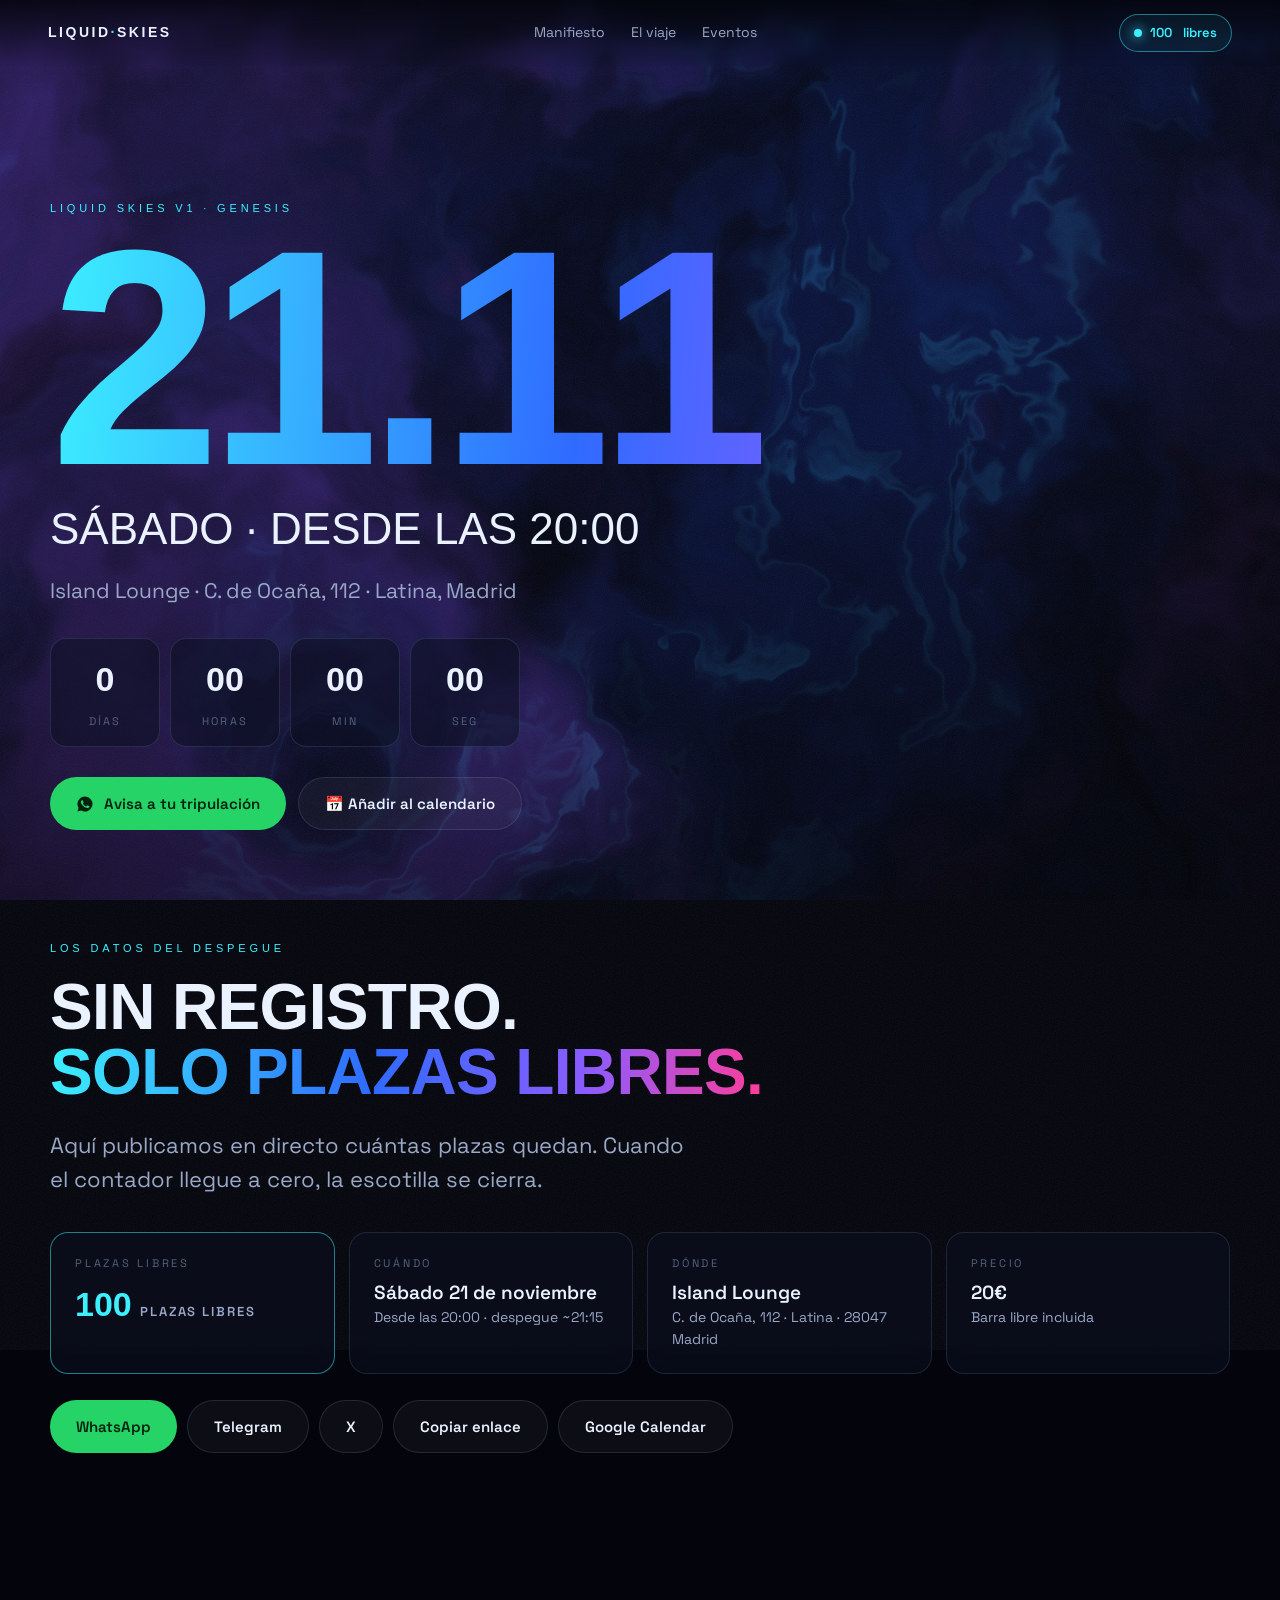
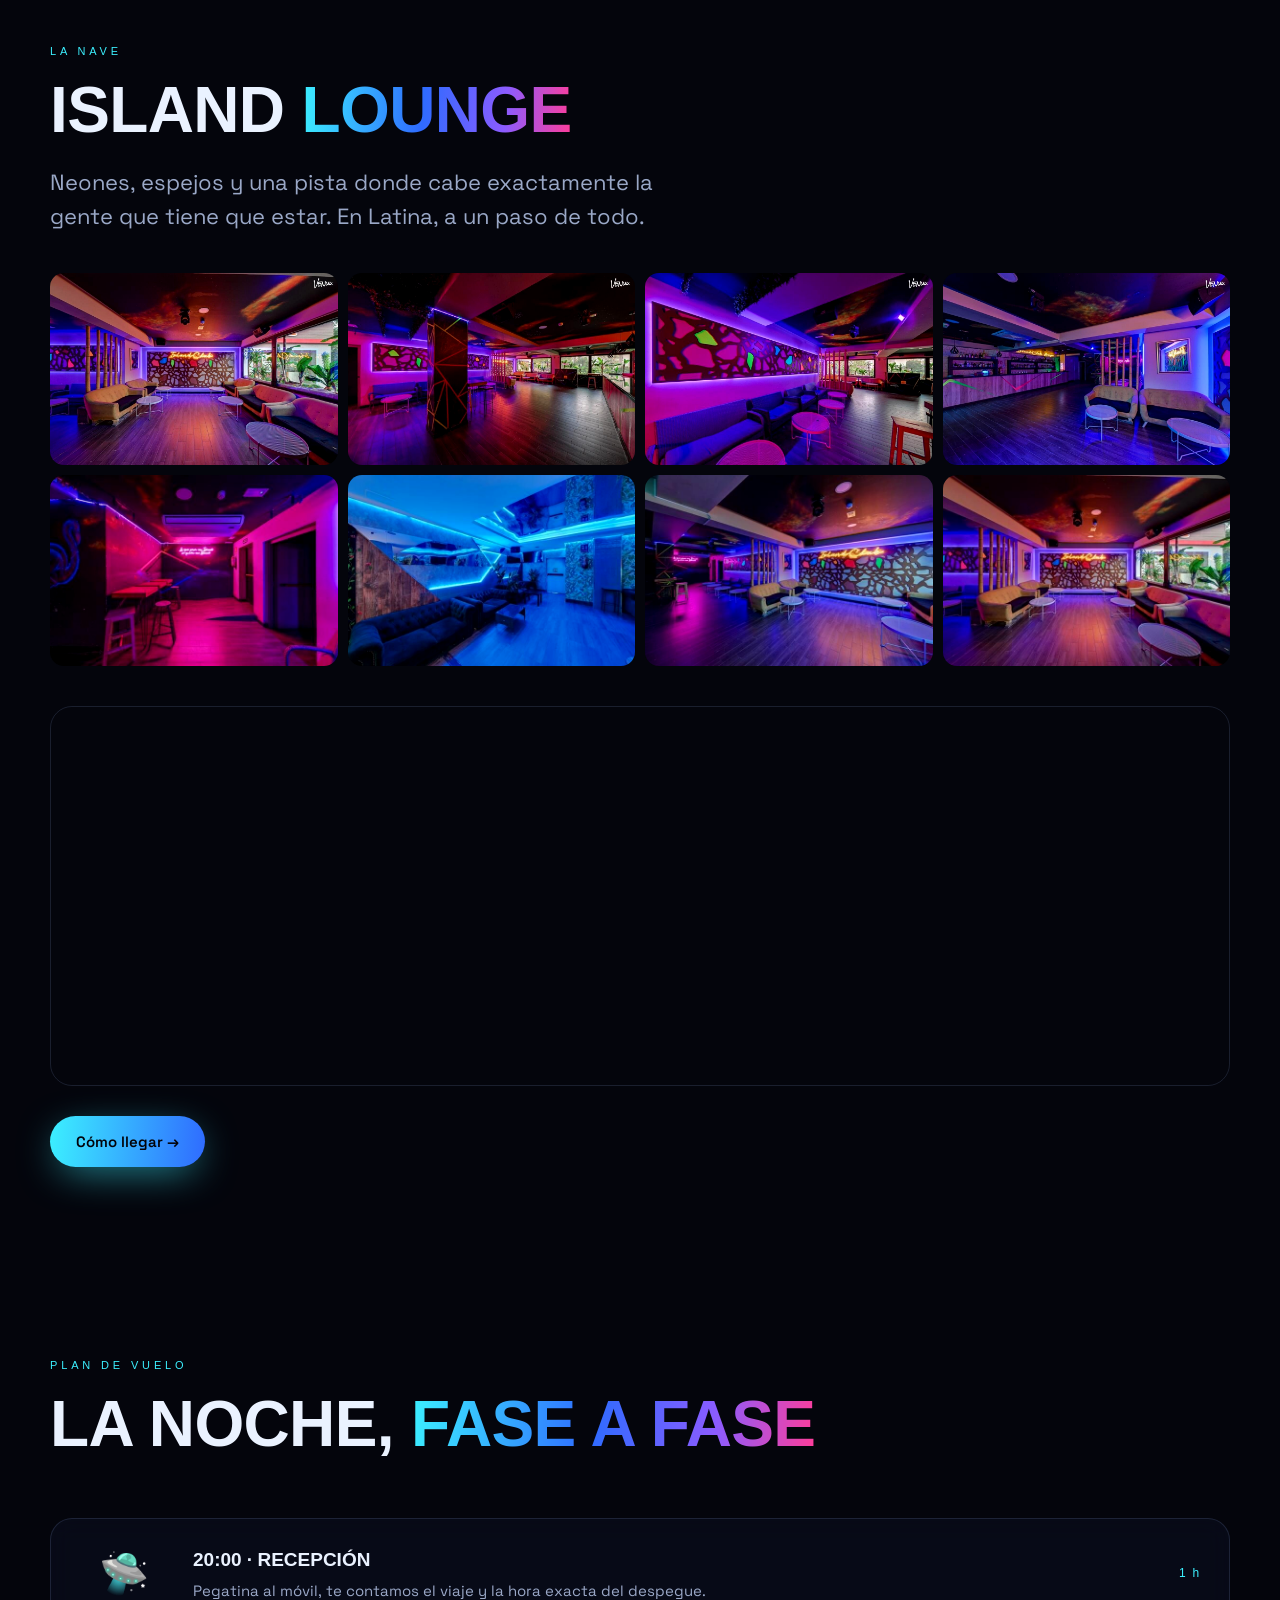
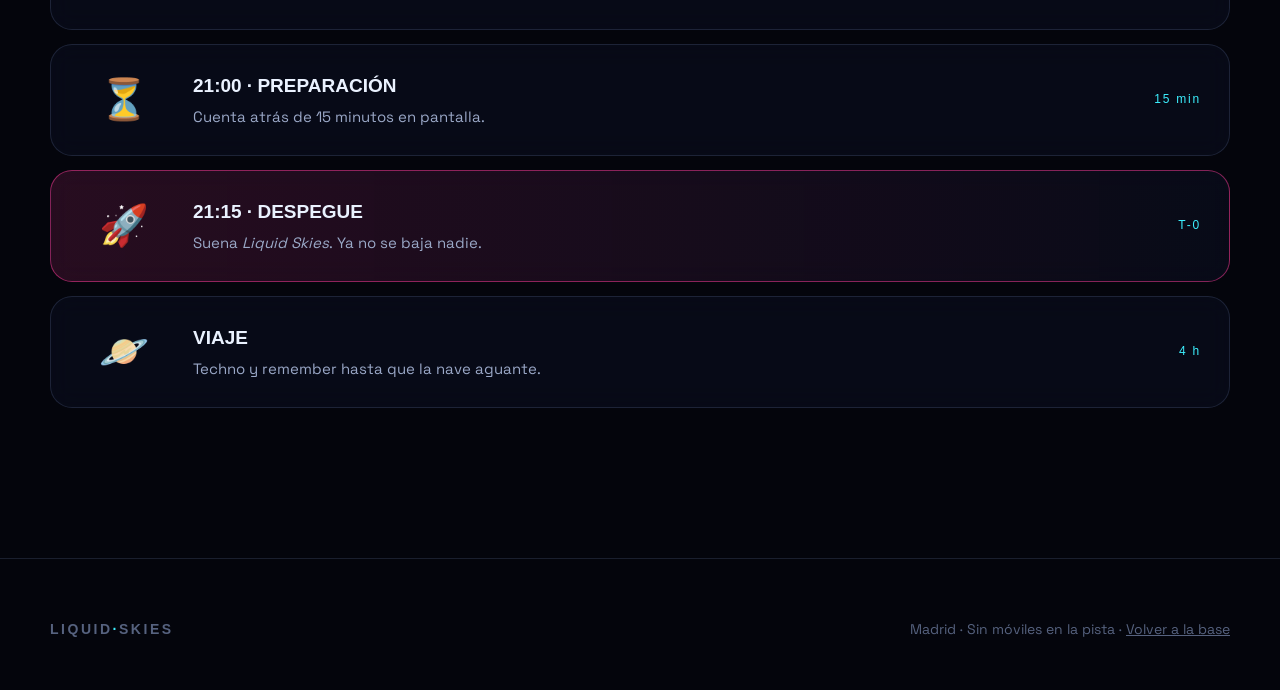
==== eventos/v1/index.html @ a75ad68e "Liquid Skies web v1: manifiesto, viaje, evento v1 y plazas libres Co-Authored-By: Claude Opus 5.5 <n" ====
<!doctype html>
<html lang="es">
<head>
<meta charset="utf-8">
<meta name="viewport" content="width=device-width, initial-scale=1, viewport-fit=cover">
<title>Liquid Skies v1 · Sáb 21 Nov · Island Lounge, Madrid</title>
<meta name="description" content="Techno & remember. Sábado 21 de noviembre desde las 20:00 en Island Lounge (C. de Ocaña 112, Latina, Madrid). Barra libre 20€. Plazas limitadas.">
<link rel="canonical" href="https://liquid-skies.netlify.app/eventos/v1/">
<meta name="theme-color" content="#04050c">
<meta property="og:type" content="website">
<meta property="og:site_name" content="Liquid Skies">
<meta property="og:locale" content="es_ES">
<meta property="og:url" content="https://liquid-skies.netlify.app/eventos/v1/">
<meta property="og:title" content="Liquid Skies v1 · Sáb 21 Nov · Madrid">
<meta property="og:description" content="Techno & remember. Island Lounge (Latina) desde las 20:00. Barra libre 20€. Plazas limitadas.">
<meta property="og:image" content="https://liquid-skies.netlify.app/img/og-v1.jpg">
<meta property="og:image:width" content="1200">
<meta property="og:image:height" content="630">
<meta name="twitter:card" content="summary_large_image">
<meta name="twitter:image" content="https://liquid-skies.netlify.app/img/og-v1.jpg">
<link rel="icon" href="/img/favicon.svg" type="image/svg+xml">
<link rel="apple-touch-icon" href="/img/apple-touch-icon.png">
<link rel="preconnect" href="https://fonts.googleapis.com">
<link rel="preconnect" href="https://fonts.gstatic.com" crossorigin>
<link href="https://fonts.googleapis.com/css2?family=Space+Grotesk:wght@400;500;600;700&family=Syncopate:wght@400;700&display=swap" rel="stylesheet">
<link rel="stylesheet" href="/css/style.css">
<script type="application/ld+json">
{"@context":"https://schema.org","@type":"MusicEvent","name":"Liquid Skies v1","startDate":"2026-11-21T20:00:00+01:00","endDate":"2026-11-22T02:00:00+01:00","eventStatus":"https://schema.org/EventScheduled","eventAttendanceMode":"https://schema.org/OfflineEventAttendanceMode","location":{"@type":"Place","name":"Island Lounge","address":"C. de Ocaña, 112, Latina, 28047 Madrid"},"image":"https://liquid-skies.netlify.app/img/og-v1.jpg","offers":{"@type":"Offer","price":"20","priceCurrency":"EUR"}}
</script>
</head>
<body data-event="v1" data-share="🌌 Liquid Skies v1 · Techno & Remember&#10;📅 Sábado 21 de noviembre · desde las 20:00&#10;📍 Island Lounge · C. de Ocaña 112 (Latina)&#10;🍸 Barra libre 20€ · plazas limitadas&#10;¿Te subes a la nave?">
<canvas id="sky" aria-hidden="true"></canvas>
<div class="grain" aria-hidden="true"></div>

<nav class="nav">
  <a class="logo" href="/">LIQUID<span>·</span>SKIES</a>
  <ul>
    <li><a href="/#manifiesto">Manifiesto</a></li>
    <li><a href="/#viaje">El viaje</a></li>
    <li><a href="/#eventos">Eventos</a></li>
  </ul>
  <a class="pill" href="#plazas"><i class="dot"></i><span data-seats-num>—</span>&nbsp;libres</a>
</nav>

<header class="ev-hero">
  <div class="wrap" style="width:100%">
    <p class="eyebrow">Liquid Skies v1 · Genesis</p>
    <div class="big grad">21.11</div>
    <div class="v">Sábado · desde las 20:00</div>
    <p class="sub">Island Lounge · C. de Ocaña, 112 · Latina, Madrid</p>
    <div class="count" id="count"></div>
    <div class="btns" style="justify-content:flex-start">
      <a class="btn wa" data-wa target="_blank" rel="noopener"><svg viewBox="0 0 24 24" fill="currentColor"><path d="M12 2a10 10 0 0 0-8.6 15.1L2 22l5-1.3A10 10 0 1 0 12 2Zm5.4 14.2c-.2.6-1.3 1.2-1.8 1.2-.5.1-1 .1-3.3-.8-2.8-1.1-4.5-4-4.7-4.2-.1-.2-1.1-1.5-1.1-2.8s.7-2 1-2.3c.2-.3.5-.3.7-.3h.5c.2 0 .4 0 .6.5l.8 2c.1.2.1.3 0 .5l-.3.5-.4.4c-.1.1-.3.3-.1.6.2.3.8 1.3 1.7 2.1 1.2 1 2.1 1.3 2.4 1.5.3.1.5.1.6-.1l.9-1c.2-.3.4-.2.6-.1l1.9.9c.3.1.5.2.5.3.1.2.1.7-.1 1.3Z"/></svg>Avisa a tu tripulación</a>
      <a class="btn" href="/eventos/v1/liquid-skies-v1.ics" download>📅 Añadir al calendario</a>
    </div>
  </div>
</header>

<section id="plazas" style="padding-top:40px">
  <div class="wrap">
    <p class="eyebrow rv">Los datos del despegue</p>
    <h2 class="rv">Sin registro.<br><span class="grad">Solo plazas libres.</span></h2>
    <p class="lead rv">Aquí publicamos en directo cuántas plazas quedan. Cuando el contador llegue a cero, la escotilla se cierra.</p>
    <div class="facts">
      <div class="fact hot rv"><div class="k">Plazas libres</div><div class="val" data-seats>—</div></div>
      <div class="fact rv"><div class="k">Cuándo</div><div class="val">Sábado 21 de noviembre<small>Desde las 20:00 · despegue ~21:15</small></div></div>
      <div class="fact rv"><div class="k">Dónde</div><div class="val">Island Lounge<small>C. de Ocaña, 112 · Latina · 28047 Madrid</small></div></div>
      <div class="fact rv"><div class="k">Precio</div><div class="val">20€<small>Barra libre incluida</small></div></div>
    </div>
    <div class="share">
      <a class="btn wa" data-wa target="_blank" rel="noopener">WhatsApp</a>
      <a class="btn" data-tg target="_blank" rel="noopener">Telegram</a>
      <a class="btn" data-x target="_blank" rel="noopener">X</a>
      <button class="btn" data-native>Compartir…</button>
      <button class="btn" data-copy>Copiar enlace</button>
      <a class="btn" target="_blank" rel="noopener" href="https://calendar.google.com/calendar/render?action=TEMPLATE&text=Liquid+Skies+v1&dates=20261121T190000Z/20261122T010000Z&location=Island+Lounge,+C.+de+Oca%C3%B1a+112,+28047+Madrid&details=Techno+%26+Remember.+Barra+libre+20%E2%82%AC.+https://liquid-skies.netlify.app/eventos/v1/">Google Calendar</a>
    </div>
  </div>
</section>

<section style="padding-top:40px">
  <div class="wrap">
    <p class="eyebrow rv">La nave</p>
    <h2 class="rv">Island <span class="grad">Lounge</span></h2>
    <p class="lead rv">Neones, espejos y una pista donde cabe exactamente la gente que tiene que estar. En Latina, a un paso de todo.</p>
    <div class="gallery">
      <img class="rv" src="/img/venue/island_01.jpg" alt="Pista del Island Lounge con luces violetas" loading="lazy">
      <img class="rv" src="/img/venue/island_02.jpg" alt="Island Lounge con neones rosas" loading="lazy">
      <img class="rv" src="/img/venue/island_03.jpg" alt="Sala del Island Lounge" loading="lazy">
      <img class="rv" src="/img/venue/island_04.jpg" alt="Barra del Island Lounge" loading="lazy">
      <img class="rv" src="/img/venue/island_05.jpg" alt="Island Lounge en rojo y magenta" loading="lazy">
      <img class="rv" src="/img/venue/island_06.jpg" alt="Techo con neón azul" loading="lazy">
      <img class="rv" src="/img/venue/island_07.jpg" alt="Zona de sofás" loading="lazy">
      <img class="rv" src="/img/venue/island_08.jpg" alt="Pista con luces" loading="lazy">
    </div>
    <div class="map rv">
      <iframe title="Mapa: Island Lounge, C. de Ocaña 112, Madrid" loading="lazy" referrerpolicy="no-referrer-when-downgrade" src="https://www.google.com/maps?q=Island+Lounge,+Calle+de+Oca%C3%B1a+112,+28047+Madrid&output=embed"></iframe>
    </div>
    <div class="btns" style="justify-content:flex-start">
      <a class="btn primary" target="_blank" rel="noopener" href="https://www.google.com/maps/search/?api=1&query=Island+Lounge+Calle+de+Oca%C3%B1a+112+28047+Madrid">Cómo llegar →</a>
    </div>
  </div>
</section>

<section style="padding-top:40px">
  <div class="wrap">
    <p class="eyebrow rv">Plan de vuelo</p>
    <h2 class="rv">La noche, <span class="grad">fase a fase</span></h2>
    <div class="trip">
      <div class="stage rv"><div class="ic">🛸</div><div><h3>20:00 · Recepción</h3><p>Pegatina al móvil, te contamos el viaje y la hora exacta del despegue.</p></div><span class="t">1 h</span></div>
      <div class="stage rv"><div class="ic">⏳</div><div><h3>21:00 · Preparación</h3><p>Cuenta atrás de 15 minutos en pantalla.</p></div><span class="t">15 min</span></div>
      <div class="stage boom rv"><div class="ic">🚀</div><div><h3>21:15 · Despegue</h3><p>Suena <em>Liquid Skies</em>. Ya no se baja nadie.</p></div><span class="t">T-0</span></div>
      <div class="stage rv"><div class="ic">🪐</div><div><h3>Viaje</h3><p>Techno y remember hasta que la nave aguante.</p></div><span class="t">4 h</span></div>
    </div>
  </div>
</section>

<footer>
  <div class="wrap">
    <a class="logo" href="/">LIQUID<span>·</span>SKIES</a>
    <span>Madrid · Sin móviles en la pista · <a href="/">Volver a la base</a></span>
  </div>
</footer>

<script src="/js/main.js" type="module"></script>
</body>
</html>
---- css/style.css ----
:root {
  --bg: #04050c;
  --bg-2: #0a0d1c;
  --ink: #eaf2ff;
  --ink-dim: #9aa8c7;
  --ink-faint: #56627f;
  --cyan: #3cf0ff;
  --blue: #2f6bff;
  --violet: #8b5cff;
  --pink: #ff3d9a;
  --line: rgba(160, 190, 255, 0.14);
  --glass: rgba(12, 16, 34, 0.55);
  --radius: 22px;
  --display: "Syncopate", "Arial Black", sans-serif;
  --body: "Space Grotesk", system-ui, sans-serif;
  --gutter: clamp(16px, 4vw, 48px);
}

* { box-sizing: border-box; margin: 0; padding: 0; }
html { scroll-behavior: smooth; }
body {
  background: var(--bg);
  color: var(--ink);
  font-family: var(--body);
  font-size: 17px;
  line-height: 1.55;
  overflow-x: hidden;
  -webkit-font-smoothing: antialiased;
}
img { max-width: 100%; display: block; }
a { color: inherit; }
::selection { background: var(--cyan); color: var(--bg); }

/* ---------- Sky canvas ---------- */
#sky {
  position: fixed; inset: 0; width: 100%; height: 100%;
  z-index: -2;
  background: radial-gradient(120% 80% at 50% 0%, #10225a 0%, #070b1f 45%, var(--bg) 100%);
}
.grain {
  position: fixed; inset: -50%; z-index: -1; pointer-events: none; opacity: .07;
  background-image: url("data:image/svg+xml;utf8,<svg xmlns='http://www.w3.org/2000/svg' width='160' height='160'><filter id='n'><feTurbulence type='fractalNoise' baseFrequency='.9' numOctaves='2'/></filter><rect width='100%' height='100%' filter='url(%23n)'/></svg>");
  animation: grain 1s steps(4) infinite;
}
@keyframes grain { 0%{transform:translate(0,0)} 25%{transform:translate(-3%,2%)} 50%{transform:translate(2%,-3%)} 75%{transform:translate(-2%,-1%)} }

/* ---------- Nav ---------- */
.nav {
  position: fixed; top: 0; left: 0; right: 0; z-index: 50;
  display: flex; align-items: center; justify-content: space-between; gap: 16px;
  padding: 14px var(--gutter);
  background: linear-gradient(to bottom, rgba(4,5,12,.85), rgba(4,5,12,0));
  backdrop-filter: blur(6px);
}
.logo { font-family: var(--display); font-weight: 700; letter-spacing: .18em; font-size: 14px; text-decoration: none; white-space: nowrap; }
.logo span { color: var(--cyan); }
.nav ul { display: flex; gap: 26px; list-style: none; font-size: 14px; }
.nav ul a { text-decoration: none; color: var(--ink-dim); transition: color .2s; }
.nav ul a:hover { color: var(--ink); }
.pill {
  display: inline-flex; align-items: center; gap: 8px;
  padding: 8px 14px; border-radius: 99px; font-size: 13px; font-weight: 600; text-decoration: none;
  border: 1px solid rgba(60,240,255,.45); color: var(--cyan); white-space: nowrap;
  background: rgba(60,240,255,.06);
}
.dot { width: 8px; height: 8px; border-radius: 50%; background: var(--cyan); box-shadow: 0 0 12px var(--cyan); animation: pulse 1.6s infinite; }
@keyframes pulse { 50% { opacity: .25; } }
@media (max-width: 760px) { .nav ul { display: none; } }

/* ---------- Layout ---------- */
section { padding: clamp(80px, 12vw, 150px) var(--gutter); position: relative; }
.wrap { max-width: 1180px; margin: 0 auto; }
.eyebrow { font-family: var(--display); font-size: 11px; letter-spacing: .35em; text-transform: uppercase; color: var(--cyan); margin-bottom: 18px; }
h2 { font-family: var(--display); font-weight: 700; font-size: clamp(30px, 5.4vw, 64px); line-height: 1.02; letter-spacing: -.01em; text-transform: uppercase; }
.lead { font-size: clamp(18px, 2vw, 22px); color: var(--ink-dim); max-width: 640px; margin-top: 22px; }
.grad { background: linear-gradient(95deg, var(--cyan), var(--blue) 45%, var(--violet) 75%, var(--pink)); -webkit-background-clip: text; background-clip: text; color: transparent; }

/* ---------- Hero ---------- */
.hero { min-height: 100svh; display: grid; place-items: center; text-align: center; padding-top: 110px; padding-bottom: 60px; }
.hero h1 {
  font-family: var(--display); font-weight: 700; text-transform: uppercase;
  font-size: clamp(44px, 12.5vw, 190px); line-height: .88; letter-spacing: -.02em;
  mix-blend-mode: screen;
}
.hero h1 .l2 { display: block; -webkit-text-stroke: 1.5px var(--ink); color: transparent; }
.hero .tag { margin-top: 26px; font-size: clamp(17px, 2.2vw, 24px); color: var(--ink-dim); }
.hero .tag b { color: var(--ink); font-weight: 600; }
.hero-card {
  margin: 44px auto 0; display: inline-flex; flex-wrap: wrap; justify-content: center; align-items: center; gap: 12px 26px;
  padding: 16px 22px; border-radius: 99px; border: 1px solid var(--line); background: var(--glass); backdrop-filter: blur(14px);
}
.hero-card .k { font-size: 12px; letter-spacing: .2em; text-transform: uppercase; color: var(--ink-faint); }
.hero-card .v { font-weight: 700; font-variant-numeric: tabular-nums; }
.btns { display: flex; flex-wrap: wrap; gap: 12px; justify-content: center; margin-top: 30px; }
.btn {
  display: inline-flex; align-items: center; gap: 10px; cursor: pointer;
  padding: 16px 26px; border-radius: 99px; font: 600 15px var(--body); text-decoration: none;
  border: 1px solid var(--line); color: var(--ink); background: rgba(255,255,255,.04);
  transition: transform .2s, background .2s, box-shadow .2s;
}
.btn:hover { transform: translateY(-2px); background: rgba(255,255,255,.08); }
.btn.primary { background: linear-gradient(95deg, var(--cyan), var(--blue)); color: #02030a; border: 0; box-shadow: 0 10px 40px -10px rgba(60,240,255,.7); }
.btn.wa { background: #25d366; color: #04210f; border: 0; }
.btn svg { width: 18px; height: 18px; }
.scroll-hint { position: absolute; bottom: 22px; left: 50%; transform: translateX(-50%); font-size: 11px; letter-spacing: .3em; color: var(--ink-faint); text-transform: uppercase; }

/* ---------- Marquee ---------- */
.marquee { overflow: hidden; border-block: 1px solid var(--line); padding: 18px 0; background: rgba(4,5,12,.6); backdrop-filter: blur(4px); }
.marquee .track { display: flex; width: max-content; animation: marq 30s linear infinite; }
.marquee span { font-family: var(--display); font-weight: 700; font-size: clamp(18px, 2.6vw, 30px); text-transform: uppercase; padding-right: 40px; white-space: nowrap; }
.marquee span:nth-child(3n+2) { color: transparent; -webkit-text-stroke: 1px var(--cyan); }
@keyframes marq { to { transform: translateX(-50%); } }

/* ---------- Manifiesto ---------- */
.rules { display: grid; grid-template-columns: repeat(auto-fit, minmax(300px, 1fr)); gap: 18px; margin-top: 60px; }
.rule {
  position: relative; padding: 30px 28px 32px; border-radius: var(--radius);
  border: 1px solid var(--line); background: var(--glass); backdrop-filter: blur(14px);
  overflow: hidden; transition: transform .35s, border-color .35s;
}
.rule:hover { transform: translateY(-6px) rotate(-.4deg); border-color: rgba(60,240,255,.5); }
.rule .n { font-family: var(--display); font-size: 13px; color: var(--cyan); letter-spacing: .2em; }
.rule h3 { font-family: var(--display); text-transform: uppercase; font-size: 21px; line-height: 1.15; margin: 16px 0 12px; }
.rule p { color: var(--ink-dim); font-size: 16px; }
.rule .glow { position: absolute; width: 220px; height: 220px; right: -80px; top: -80px; border-radius: 50%; filter: blur(50px); opacity: .35; pointer-events: none; }

/* phone + sticker */
.phone { position: absolute; right: 22px; top: 24px; width: 34px; height: 60px; border-radius: 8px; border: 2px solid var(--ink-dim); }
.phone::before { content: ""; position: absolute; top: 6px; left: 6px; width: 8px; height: 8px; border-radius: 50%; background: var(--ink-dim); }
.phone .sticker {
  position: absolute; top: 1px; left: 1px; width: 20px; height: 20px; border-radius: 50%;
  background: conic-gradient(var(--cyan), var(--violet), var(--pink), var(--cyan));
  transform: scale(0) rotate(-120deg); transition: transform .45s cubic-bezier(.3,1.8,.5,1);
}
.rule:hover .phone .sticker, .rule.stuck .phone .sticker { transform: scale(1) rotate(0); }

/* ---------- Realidad / Amígdala / Oportunidad ---------- */
.arc { display: grid; grid-template-columns: repeat(3, 1fr); gap: 0; margin-top: 60px; border-radius: var(--radius); overflow: hidden; border: 1px solid var(--line); }
.arc > div { padding: 40px 30px 44px; position: relative; min-height: 360px; display: flex; flex-direction: column; }
.arc .num { font-family: var(--display); font-size: 64px; line-height: 1; opacity: .9; }
.arc h3 { font-family: var(--display); text-transform: uppercase; font-size: 24px; margin: 18px 0 10px; }
.arc p { color: var(--ink-dim); }
.arc ul { list-style: none; margin-top: auto; padding-top: 22px; display: flex; flex-wrap: wrap; gap: 8px; }
.arc li { font-size: 13px; padding: 6px 12px; border-radius: 99px; border: 1px solid var(--line); }
.arc .a1 { background: linear-gradient(160deg, #1a1d26, #0b0c11); filter: saturate(.3); }
.arc .a1 .num { color: #6b7385; }
.arc .a1 li { text-decoration: line-through; text-decoration-color: var(--pink); color: #8b93a6; }
.arc .a2 { background: linear-gradient(160deg, #1b1250, #0b0a28); }
.arc .a2 .num { color: var(--violet); }
.arc .a3 { background: linear-gradient(160deg, #06405a, #051a2e); }
.arc .a3 .num { color: var(--cyan); }
.arc .a3 li { border-color: rgba(60,240,255,.5); color: var(--cyan); }
@media (max-width: 860px) { .arc { grid-template-columns: 1fr; } .arc > div { min-height: 0; } }

/* ---------- Viaje (timeline) ---------- */
.trip { margin-top: 60px; display: grid; gap: 14px; }
.stage {
  display: grid; grid-template-columns: 90px 1fr auto; gap: 24px; align-items: center;
  padding: 24px 28px; border-radius: var(--radius); border: 1px solid var(--line); background: var(--glass); backdrop-filter: blur(12px);
}
.stage .ic { font-size: 40px; text-align: center; }
.stage h3 { font-family: var(--display); text-transform: uppercase; font-size: 19px; }
.stage p { color: var(--ink-dim); font-size: 15px; margin-top: 4px; }
.stage .t { font-family: var(--display); font-size: 12px; letter-spacing: .15em; color: var(--cyan); text-align: right; white-space: nowrap; }
.stage.boom { border-color: rgba(255,61,154,.5); background: linear-gradient(90deg, rgba(255,61,154,.14), var(--glass)); }
@media (max-width: 640px) {
  .stage { grid-template-columns: 50px 1fr; gap: 14px; padding: 20px; }
  .stage .ic { font-size: 30px; }
  .stage .t { grid-column: 2; text-align: left; }
}

/* ---------- Quote ---------- */
.quote { text-align: center; }
.quote blockquote { font-family: var(--display); text-transform: uppercase; font-size: clamp(26px, 5vw, 60px); line-height: 1.08; max-width: 1000px; margin: 0 auto; }
.quote cite { display: block; margin-top: 22px; color: var(--ink-faint); font-style: normal; letter-spacing: .25em; font-size: 12px; text-transform: uppercase; }

/* ---------- Eventos ---------- */
.events { display: grid; gap: 22px; margin-top: 56px; }
.ev {
  display: grid; grid-template-columns: 1.1fr 1fr; border-radius: 28px; overflow: hidden;
  border: 1px solid var(--line); background: var(--glass); backdrop-filter: blur(14px); text-decoration: none;
  transition: transform .35s, border-color .35s;
}
.ev:hover { transform: translateY(-4px); border-color: rgba(60,240,255,.5); }
.ev .ph { position: relative; min-height: 320px; background-size: cover; background-position: center; }
.ev .ph::after { content: ""; position: absolute; inset: 0; background: linear-gradient(90deg, transparent 50%, rgba(4,5,12,.85)); }
.ev .badge { position: absolute; z-index: 2; left: 18px; top: 18px; }
.ev .info { padding: 34px 32px; display: flex; flex-direction: column; gap: 10px; }
.ev .date { font-family: var(--display); font-size: clamp(48px, 7vw, 84px); line-height: .9; font-weight: 700; }
.ev h3 { font-family: var(--display); text-transform: uppercase; font-size: 22px; }
.ev .meta { color: var(--ink-dim); font-size: 15px; }
.ev .cta { margin-top: auto; padding-top: 16px; display: flex; align-items: center; justify-content: space-between; gap: 12px; flex-wrap: wrap; }
.seats { display: inline-flex; align-items: baseline; gap: 8px; }
.seats b { font-family: var(--display); font-size: 34px; color: var(--cyan); font-variant-numeric: tabular-nums; }
.seats span { font-size: 13px; color: var(--ink-dim); text-transform: uppercase; letter-spacing: .15em; }
.seats.low b { color: var(--pink); }
.seats.zero b { color: var(--ink-faint); }
@media (max-width: 800px) { .ev { grid-template-columns: 1fr; } .ev .ph { min-height: 220px; } .ev .ph::after { background: linear-gradient(180deg, transparent 50%, rgba(4,5,12,.85)); } }

/* ---------- Event page ---------- */
.ev-hero { min-height: 100svh; display: flex; align-items: flex-end; padding: 120px var(--gutter) 70px; }
.ev-hero .big { font-family: var(--display); font-weight: 700; font-size: clamp(90px, 24vw, 330px); line-height: .8; letter-spacing: -.04em; }
.ev-hero .v { font-family: var(--display); text-transform: uppercase; font-size: clamp(22px, 3.6vw, 44px); margin-top: 14px; }
.ev-hero .sub { color: var(--ink-dim); font-size: clamp(17px, 2vw, 21px); margin-top: 12px; }
.facts { display: grid; grid-template-columns: repeat(auto-fit, minmax(230px, 1fr)); gap: 14px; margin-top: 36px; }
.fact { padding: 22px 24px; border-radius: 18px; border: 1px solid var(--line); background: var(--glass); backdrop-filter: blur(12px); }
.fact .k { font-size: 11px; letter-spacing: .25em; text-transform: uppercase; color: var(--ink-faint); }
.fact .val { font-size: 19px; font-weight: 600; margin-top: 6px; }
.fact .val small { display: block; font-size: 14px; color: var(--ink-dim); font-weight: 400; }
.fact.hot { border-color: rgba(60,240,255,.5); }
.count { display: flex; gap: 10px; margin-top: 30px; flex-wrap: wrap; }
.count div { flex: 1; min-width: 70px; max-width: 110px; padding: 14px 12px; text-align: center; border-radius: 16px; border: 1px solid var(--line); background: var(--glass); }
.count b { display: block; font-family: var(--display); font-size: 34px; font-variant-numeric: tabular-nums; }
.count span { font-size: 11px; letter-spacing: .2em; text-transform: uppercase; color: var(--ink-faint); }
.gallery { display: grid; grid-template-columns: repeat(auto-fill, minmax(240px, 1fr)); gap: 10px; margin-top: 40px; }
.gallery img { width: 100%; aspect-ratio: 3/2; object-fit: cover; border-radius: 14px; filter: saturate(1.1) contrast(1.05); transition: transform .4s; }
.gallery img:hover { transform: scale(1.03); }
.map { margin-top: 40px; border-radius: var(--radius); overflow: hidden; border: 1px solid var(--line); height: 380px; }
.map iframe { width: 100%; height: 100%; border: 0; filter: invert(.92) hue-rotate(185deg) saturate(.8); }
.share { display: flex; flex-wrap: wrap; gap: 10px; margin-top: 26px; }
.toast { position: fixed; bottom: 24px; left: 50%; transform: translate(-50%, 120px); background: var(--ink); color: var(--bg); padding: 12px 20px; border-radius: 99px; font-weight: 600; transition: transform .35s; z-index: 99; }
.toast.on { transform: translate(-50%, 0); }

/* ---------- Footer ---------- */
footer { padding: 60px var(--gutter) 50px; border-top: 1px solid var(--line); color: var(--ink-faint); font-size: 14px; }
footer .wrap { display: flex; flex-wrap: wrap; justify-content: space-between; gap: 20px; align-items: center; }

/* ---------- Reveal ---------- */
.rv { opacity: 0; transform: translateY(30px); transition: opacity .9s, transform .9s cubic-bezier(.2,.7,.2,1); }
.rv.in { opacity: 1; transform: none; }
@media (prefers-reduced-motion: reduce) {
  .rv { opacity: 1; transform: none; }
  .marquee .track, .grain, .dot { animation: none; }
}
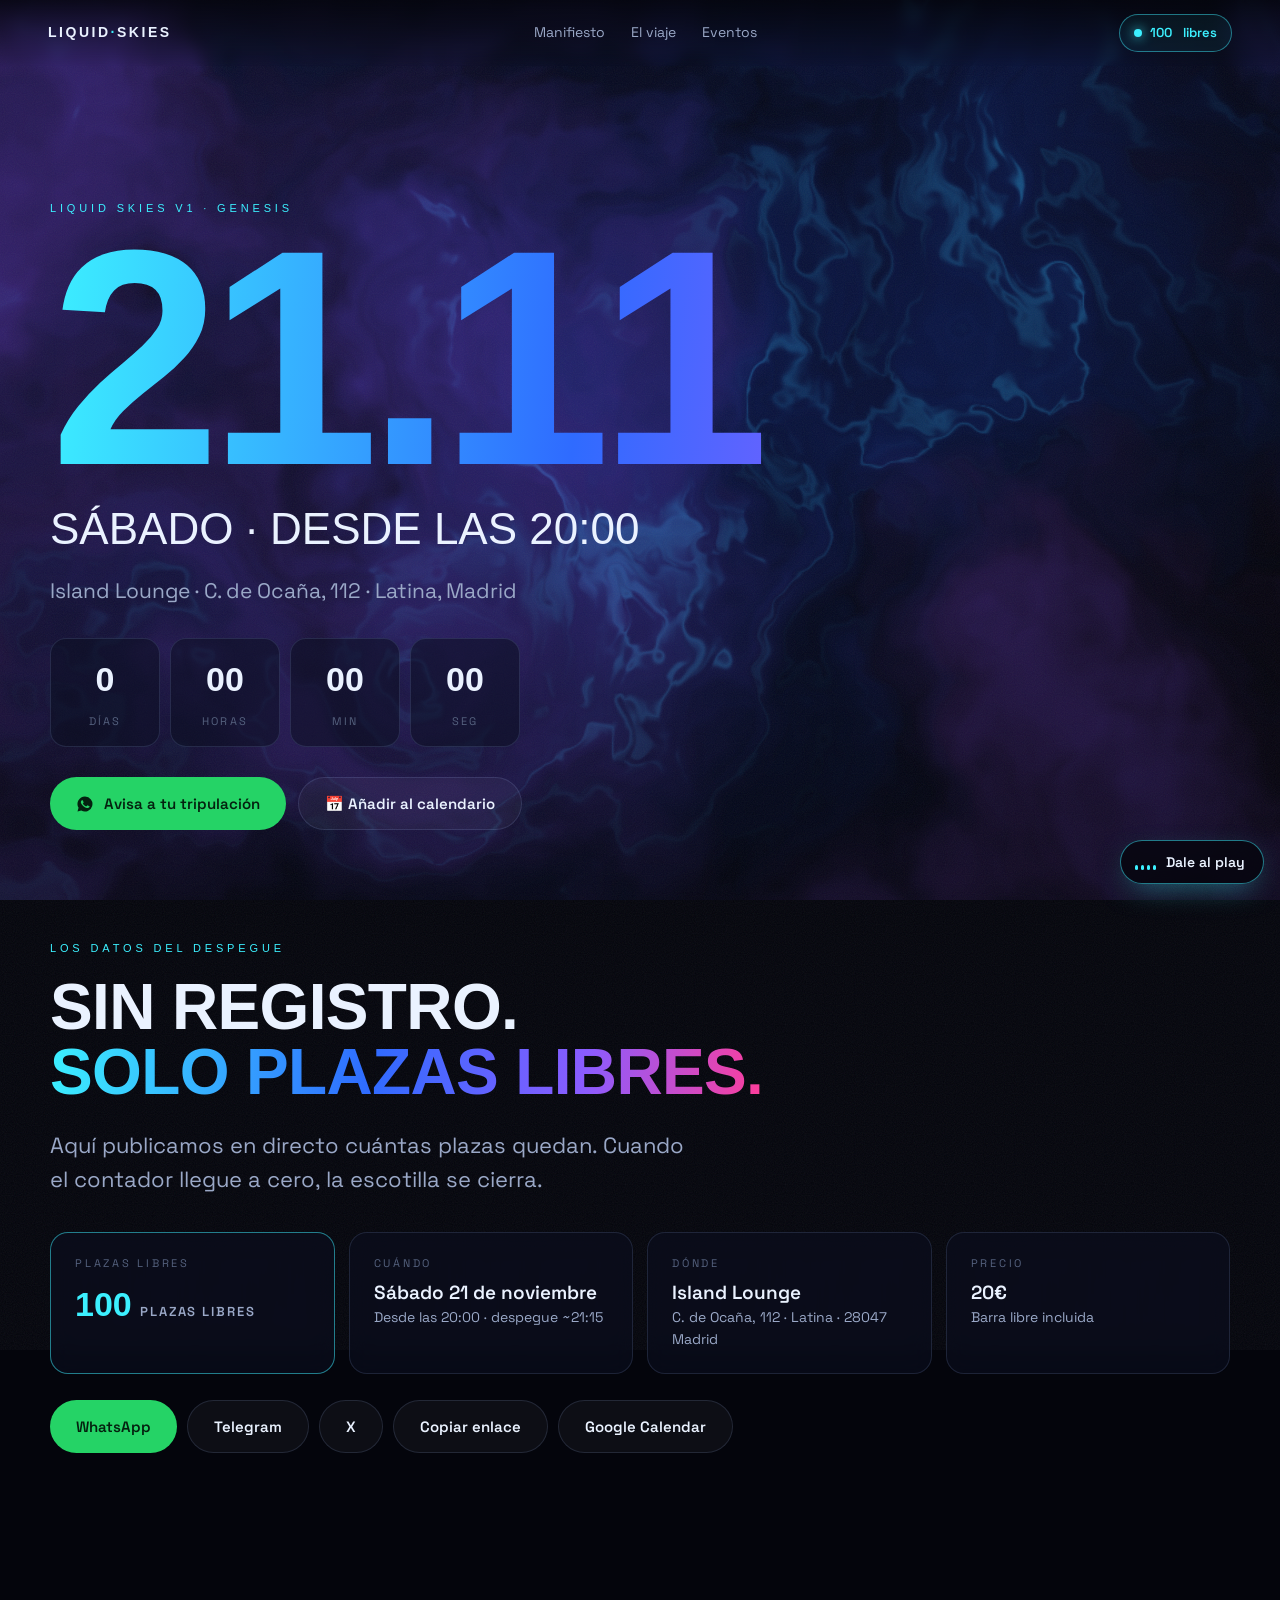
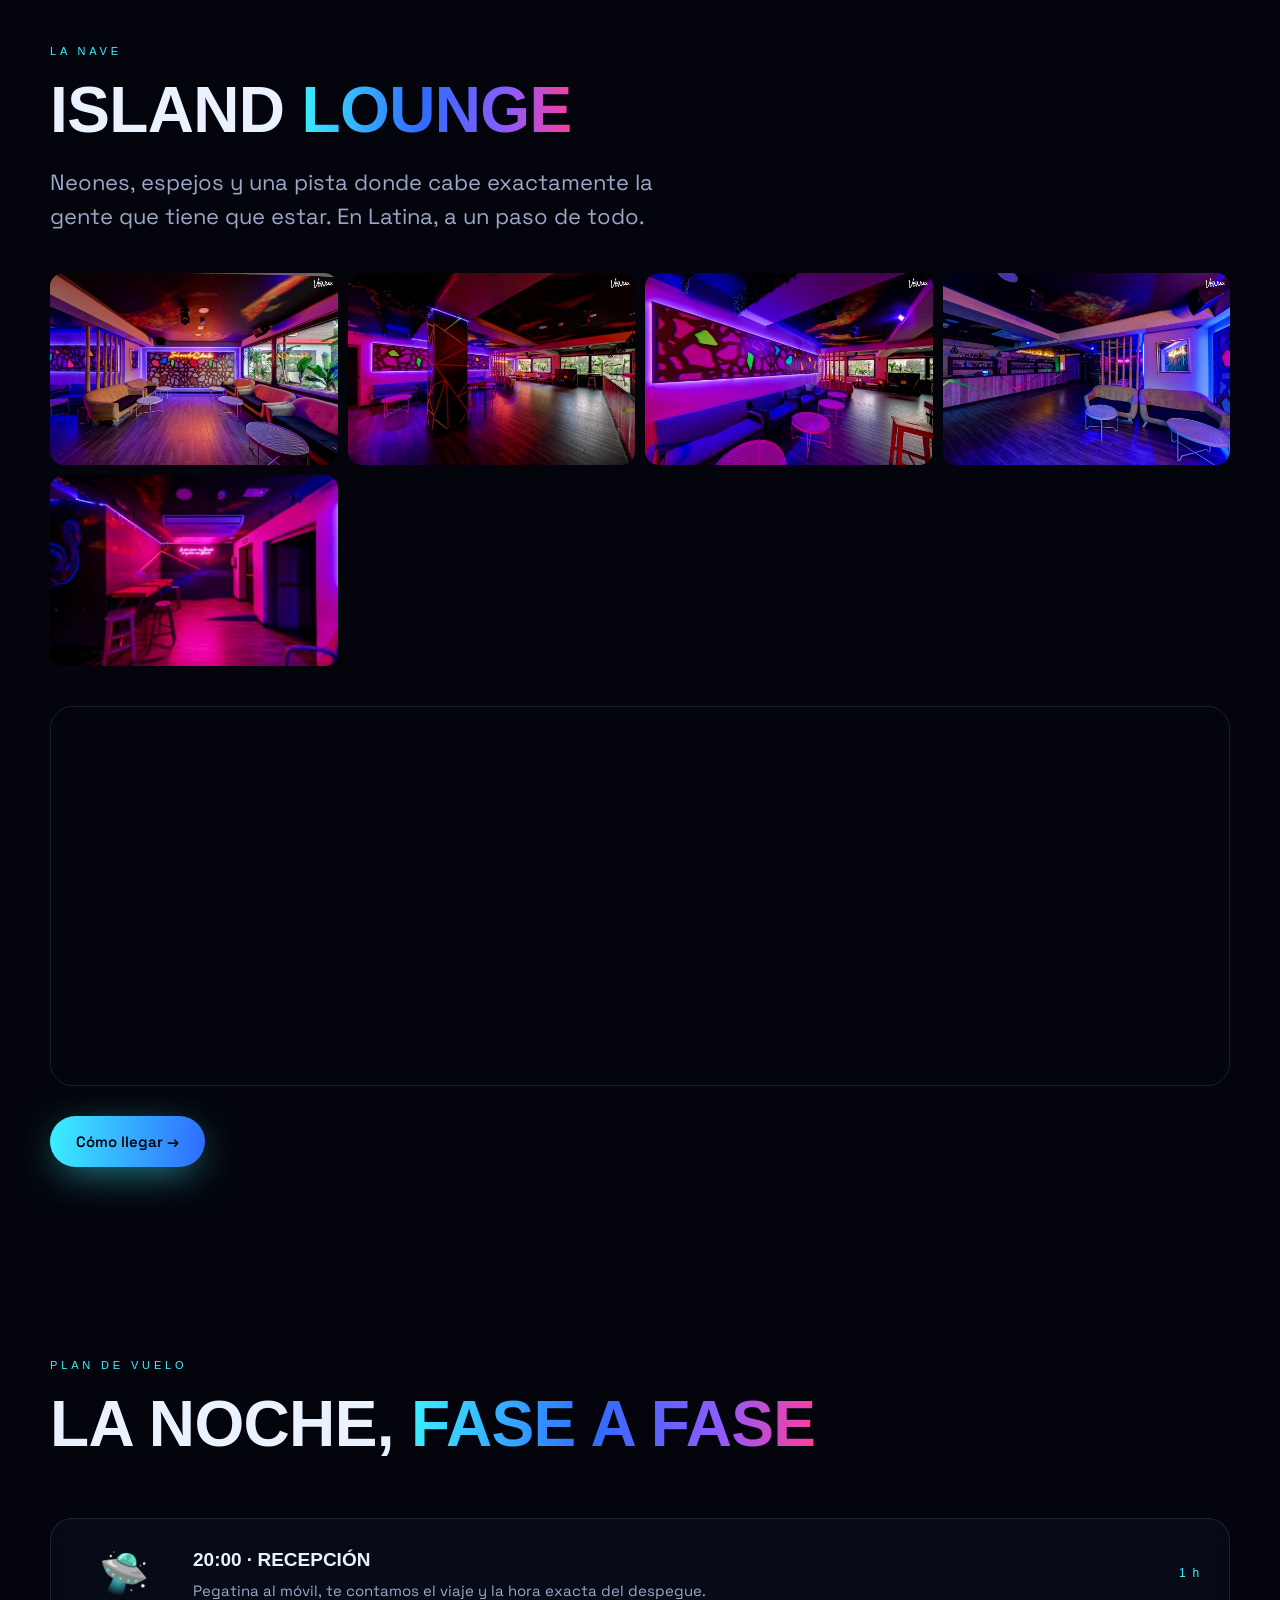
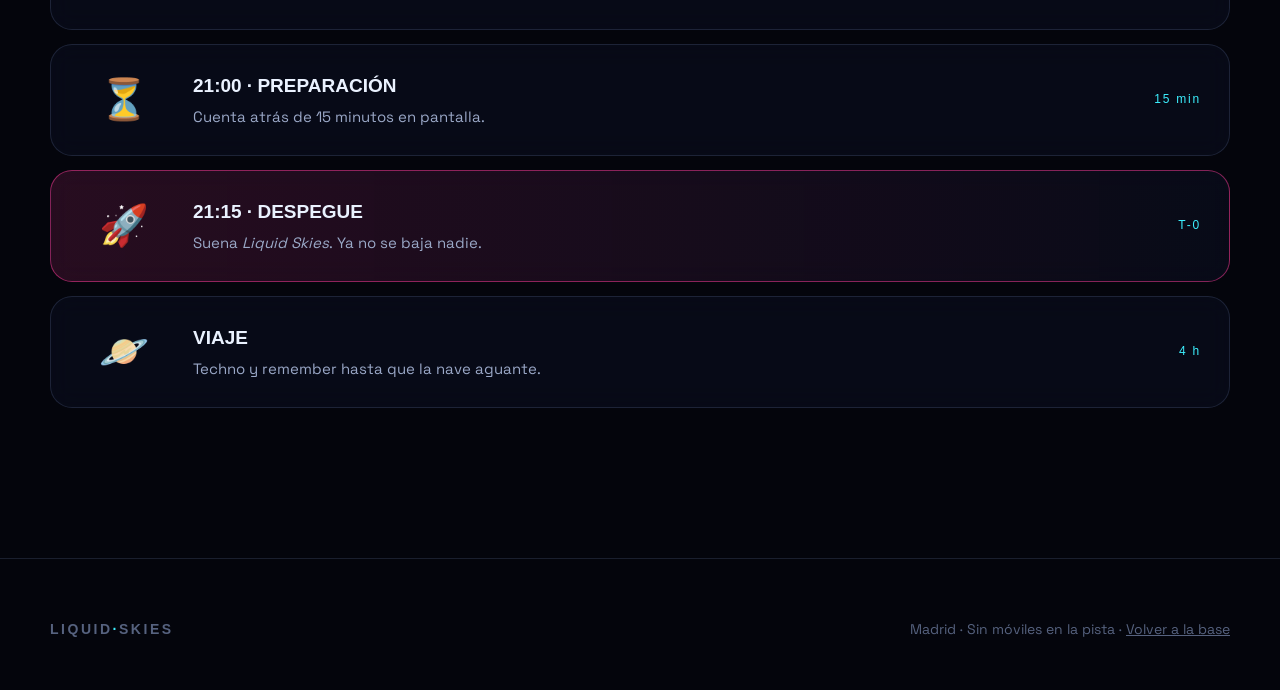
==== commit 68e7cf87: "Música en la web con cielo reactivo; galería del venue a 5 fotos Co-Authored-By: Claude Opus 5.5 <no" ====
--- a/eventos/v1/index.html
+++ b/eventos/v1/index.html
@@ -89,9 +89,6 @@
       <img class="rv" src="/img/venue/island_03.jpg" alt="Sala del Island Lounge" loading="lazy">
       <img class="rv" src="/img/venue/island_04.jpg" alt="Barra del Island Lounge" loading="lazy">
       <img class="rv" src="/img/venue/island_05.jpg" alt="Island Lounge en rojo y magenta" loading="lazy">
-      <img class="rv" src="/img/venue/island_06.jpg" alt="Techo con neón azul" loading="lazy">
-      <img class="rv" src="/img/venue/island_07.jpg" alt="Zona de sofás" loading="lazy">
-      <img class="rv" src="/img/venue/island_08.jpg" alt="Pista con luces" loading="lazy">
     </div>
     <div class="map rv">
       <iframe title="Mapa: Island Lounge, C. de Ocaña 112, Madrid" loading="lazy" referrerpolicy="no-referrer-when-downgrade" src="https://www.google.com/maps?q=Island+Lounge,+Calle+de+Oca%C3%B1a+112,+28047+Madrid&output=embed"></iframe>
--- a/css/style.css
+++ b/css/style.css
@@ -232,3 +232,20 @@
   .rv { opacity: 1; transform: none; }
   .marquee .track, .grain, .dot { animation: none; }
 }
+
+/* ---------- Música ---------- */
+.music {
+  position: fixed; right: 16px; bottom: 16px; z-index: 60; cursor: pointer;
+  display: inline-flex; align-items: center; gap: 10px; padding: 12px 18px 12px 14px; border-radius: 99px;
+  border: 1px solid rgba(60,240,255,.5); background: rgba(4,5,12,.75); backdrop-filter: blur(10px);
+  color: var(--ink); font: 600 14px var(--body); box-shadow: 0 10px 30px -10px rgba(60,240,255,.5);
+  animation: nudge 2.4s ease-in-out infinite;
+}
+.music.on { animation: none; }
+.music .eq { display: inline-flex; align-items: flex-end; gap: 3px; height: 16px; }
+.music .eq i { width: 3px; height: 30%; background: var(--cyan); border-radius: 2px; }
+.music.on .eq i { animation: eq .9s ease-in-out infinite; }
+.music.on .eq i:nth-child(2) { animation-delay: -.3s; } .music.on .eq i:nth-child(3) { animation-delay: -.6s; } .music.on .eq i:nth-child(4) { animation-delay: -.15s; }
+@keyframes eq { 0%,100% { height: 25%; } 50% { height: 100%; } }
+@keyframes nudge { 50% { transform: translateY(-4px); } }
+@media (prefers-reduced-motion: reduce) { .music, .music.on .eq i { animation: none; } }
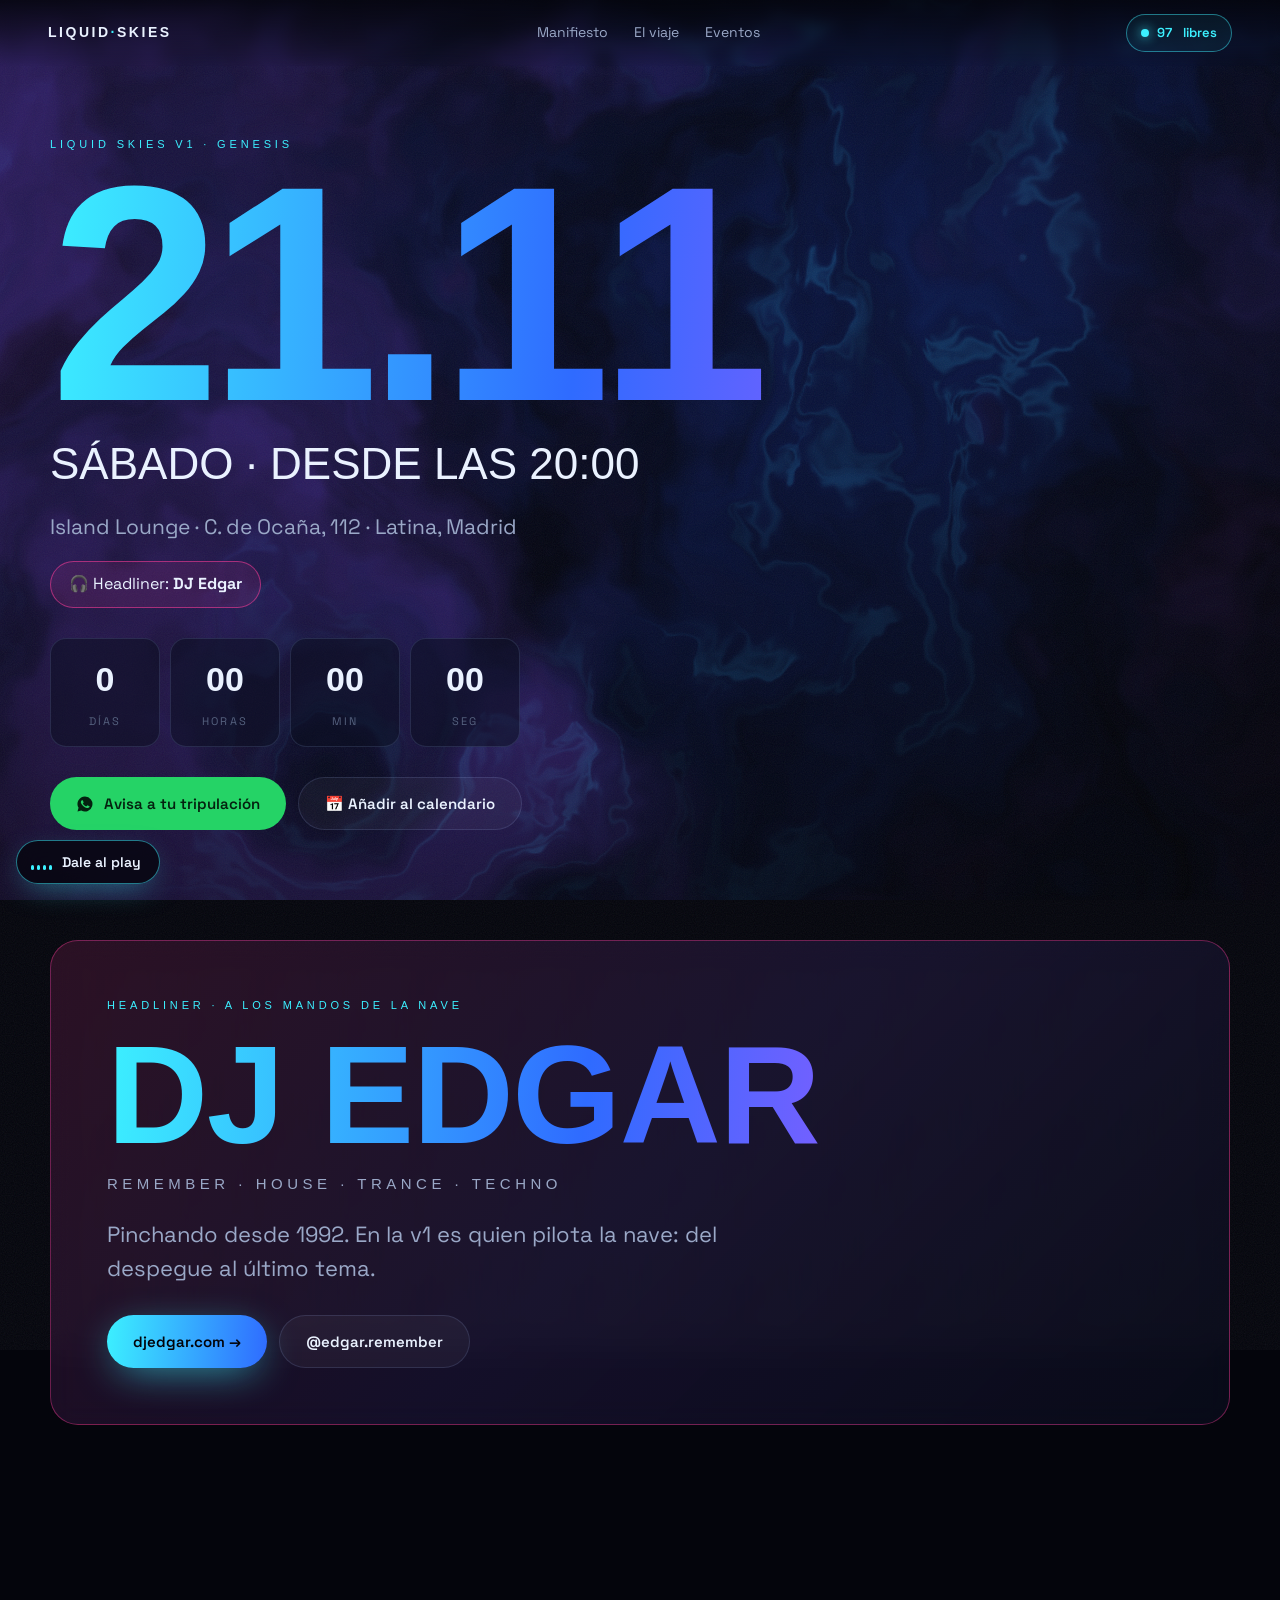
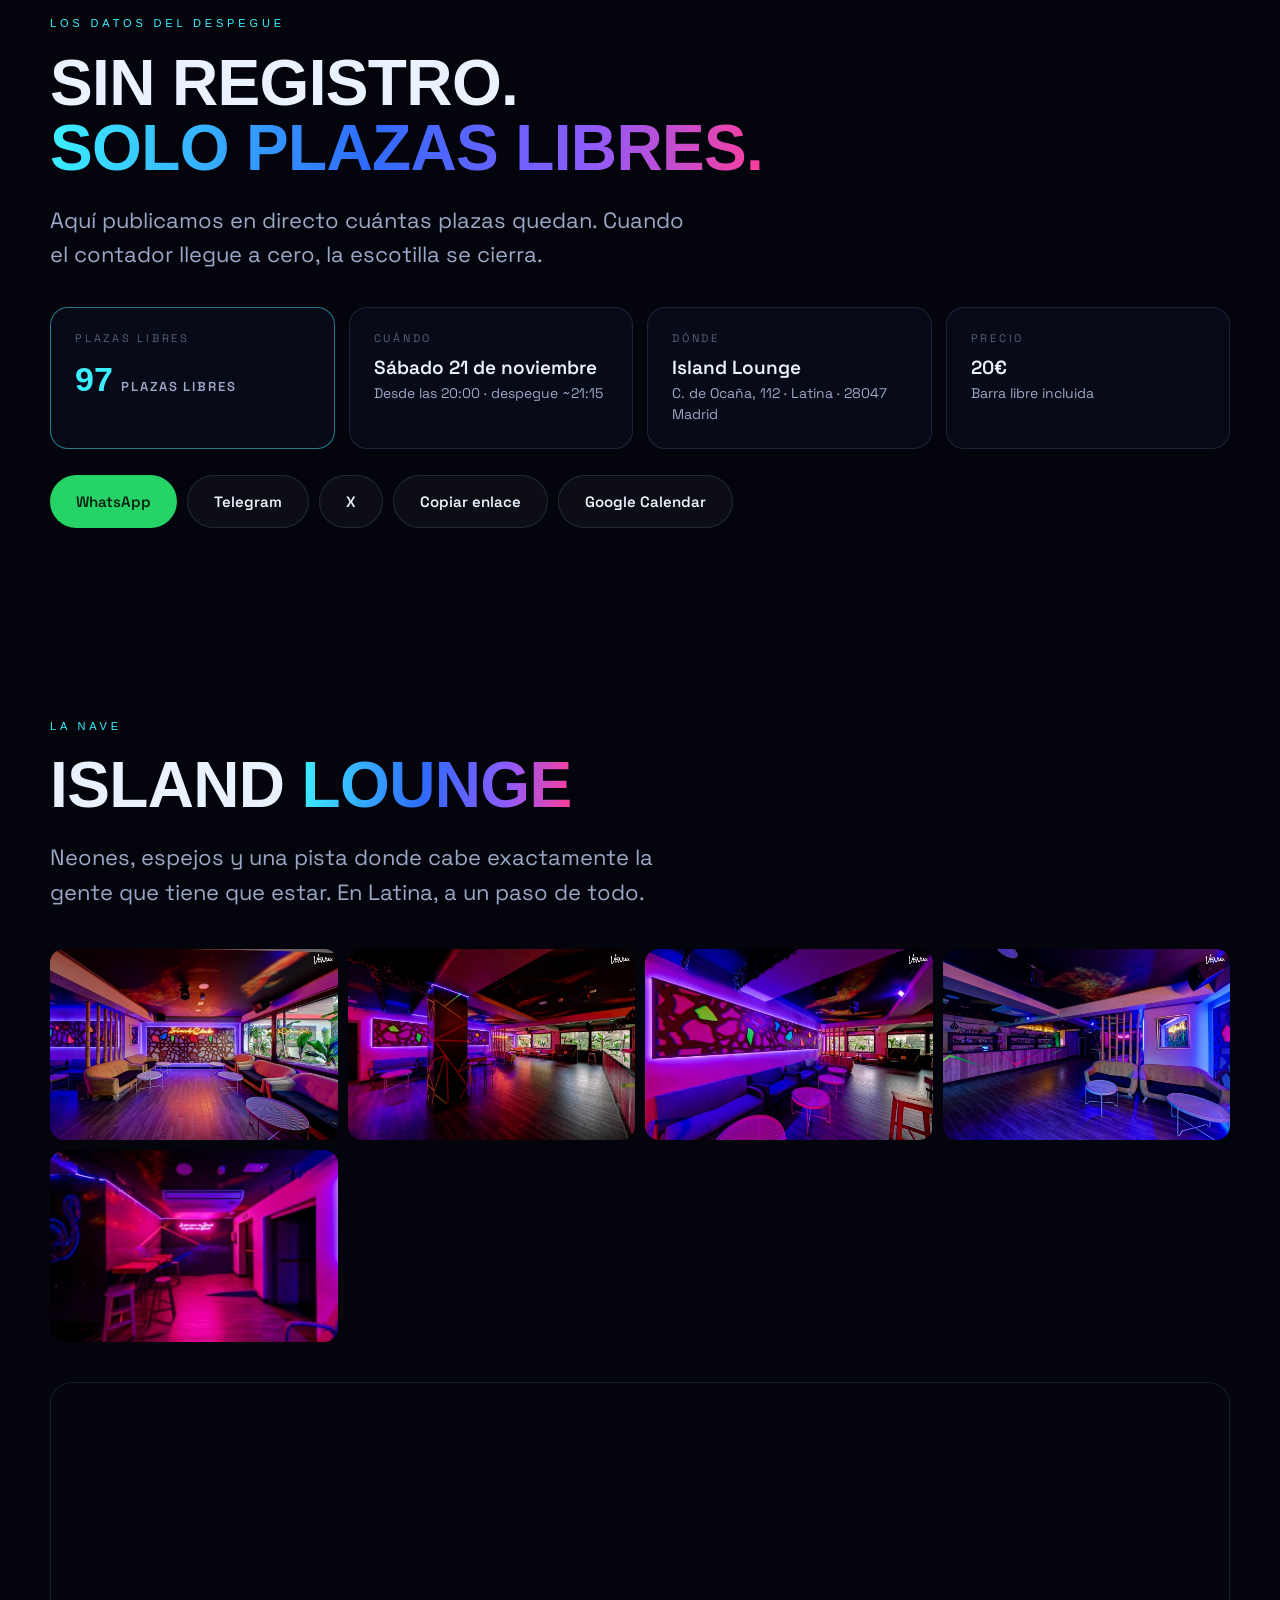
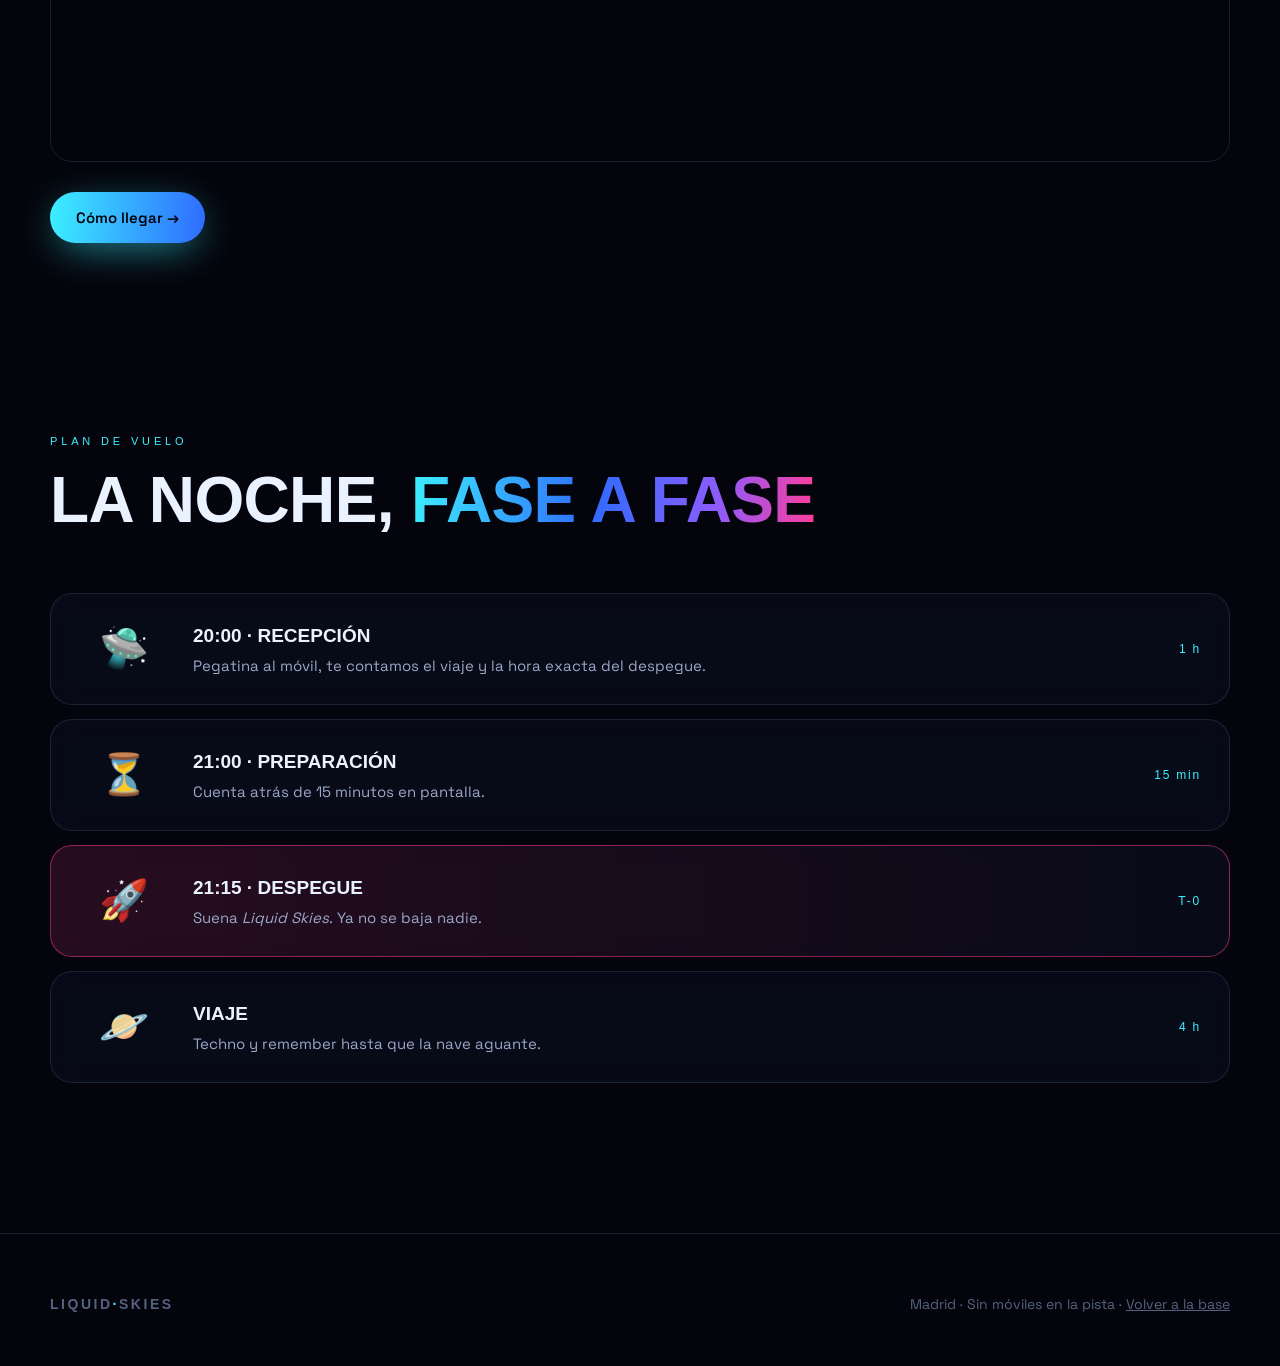
==== commit fd04dfe4: "v1: DJ Edgar como headliner (djedgar.com, @edgar.remember) + imagen de compartir actualizada Co-Auth" ====
--- a/eventos/v1/index.html
+++ b/eventos/v1/index.html
@@ -4,7 +4,7 @@
 <meta charset="utf-8">
 <meta name="viewport" content="width=device-width, initial-scale=1, viewport-fit=cover">
 <title>Liquid Skies v1 · Sáb 21 Nov · Island Lounge, Madrid</title>
-<meta name="description" content="Techno & remember. Sábado 21 de noviembre desde las 20:00 en Island Lounge (C. de Ocaña 112, Latina, Madrid). Barra libre 20€. Plazas limitadas.">
+<meta name="description" content="Techno & remember con DJ Edgar. Sábado 21 de noviembre desde las 20:00 en Island Lounge (C. de Ocaña 112, Latina, Madrid). Barra libre 20€. Plazas limitadas.">
 <link rel="canonical" href="https://liquid-skies.netlify.app/eventos/v1/">
 <meta name="theme-color" content="#04050c">
 <meta property="og:type" content="website">
@@ -12,12 +12,12 @@
 <meta property="og:locale" content="es_ES">
 <meta property="og:url" content="https://liquid-skies.netlify.app/eventos/v1/">
 <meta property="og:title" content="Liquid Skies v1 · Sáb 21 Nov · Madrid">
-<meta property="og:description" content="Techno & remember. Island Lounge (Latina) desde las 20:00. Barra libre 20€. Plazas limitadas.">
-<meta property="og:image" content="https://liquid-skies.netlify.app/img/og-v1.jpg">
+<meta property="og:description" content="Headliner: DJ Edgar. Techno & remember. Island Lounge (Latina) desde las 20:00. Barra libre 20€. Plazas limitadas.">
+<meta property="og:image" content="https://liquid-skies.netlify.app/img/og-v1-dj.jpg">
 <meta property="og:image:width" content="1200">
 <meta property="og:image:height" content="630">
 <meta name="twitter:card" content="summary_large_image">
-<meta name="twitter:image" content="https://liquid-skies.netlify.app/img/og-v1.jpg">
+<meta name="twitter:image" content="https://liquid-skies.netlify.app/img/og-v1-dj.jpg">
 <link rel="icon" href="/img/favicon.svg" type="image/svg+xml">
 <link rel="apple-touch-icon" href="/img/apple-touch-icon.png">
 <link rel="preconnect" href="https://fonts.googleapis.com">
@@ -25,10 +25,10 @@
 <link href="https://fonts.googleapis.com/css2?family=Space+Grotesk:wght@400;500;600;700&family=Syncopate:wght@400;700&display=swap" rel="stylesheet">
 <link rel="stylesheet" href="/css/style.css">
 <script type="application/ld+json">
-{"@context":"https://schema.org","@type":"MusicEvent","name":"Liquid Skies v1","startDate":"2026-11-21T20:00:00+01:00","endDate":"2026-11-22T02:00:00+01:00","eventStatus":"https://schema.org/EventScheduled","eventAttendanceMode":"https://schema.org/OfflineEventAttendanceMode","location":{"@type":"Place","name":"Island Lounge","address":"C. de Ocaña, 112, Latina, 28047 Madrid"},"image":"https://liquid-skies.netlify.app/img/og-v1.jpg","offers":{"@type":"Offer","price":"20","priceCurrency":"EUR"}}
+{"@context":"https://schema.org","@type":"MusicEvent","name":"Liquid Skies v1","startDate":"2026-11-21T20:00:00+01:00","endDate":"2026-11-22T02:00:00+01:00","eventStatus":"https://schema.org/EventScheduled","eventAttendanceMode":"https://schema.org/OfflineEventAttendanceMode","location":{"@type":"Place","name":"Island Lounge","address":"C. de Ocaña, 112, Latina, 28047 Madrid"},"image":"https://liquid-skies.netlify.app/img/og-v1-dj.jpg","performer":{"@type":"Person","name":"DJ Edgar","url":"https://djedgar.com","sameAs":["https://instagram.com/edgar.remember"]},"offers":{"@type":"Offer","price":"20","priceCurrency":"EUR"}}
 </script>
 </head>
-<body data-event="v1" data-share="🌌 Liquid Skies v1 · Techno & Remember&#10;📅 Sábado 21 de noviembre · desde las 20:00&#10;📍 Island Lounge · C. de Ocaña 112 (Latina)&#10;🍸 Barra libre 20€ · plazas limitadas&#10;¿Te subes a la nave?">
+<body data-event="v1" data-share="🌌 Liquid Skies v1 · Techno & Remember&#10;🎧 Headliner: DJ Edgar (@edgar.remember)&#10;📅 Sábado 21 de noviembre · desde las 20:00&#10;📍 Island Lounge · C. de Ocaña 112 (Latina)&#10;🍸 Barra libre 20€ · plazas limitadas&#10;¿Te subes a la nave?">
 <canvas id="sky" aria-hidden="true"></canvas>
 <div class="grain" aria-hidden="true"></div>
 
@@ -48,6 +48,7 @@
     <div class="big grad">21.11</div>
     <div class="v">Sábado · desde las 20:00</div>
     <p class="sub">Island Lounge · C. de Ocaña, 112 · Latina, Madrid</p>
+    <a class="headline-dj" href="#headliner">🎧 Headliner: <b>DJ Edgar</b></a>
     <div class="count" id="count"></div>
     <div class="btns" style="justify-content:flex-start">
       <a class="btn wa" data-wa target="_blank" rel="noopener"><svg viewBox="0 0 24 24" fill="currentColor"><path d="M12 2a10 10 0 0 0-8.6 15.1L2 22l5-1.3A10 10 0 1 0 12 2Zm5.4 14.2c-.2.6-1.3 1.2-1.8 1.2-.5.1-1 .1-3.3-.8-2.8-1.1-4.5-4-4.7-4.2-.1-.2-1.1-1.5-1.1-2.8s.7-2 1-2.3c.2-.3.5-.3.7-.3h.5c.2 0 .4 0 .6.5l.8 2c.1.2.1.3 0 .5l-.3.5-.4.4c-.1.1-.3.3-.1.6.2.3.8 1.3 1.7 2.1 1.2 1 2.1 1.3 2.4 1.5.3.1.5.1.6-.1l.9-1c.2-.3.4-.2.6-.1l1.9.9c.3.1.5.2.5.3.1.2.1.7-.1 1.3Z"/></svg>Avisa a tu tripulación</a>
@@ -55,6 +56,21 @@
     </div>
   </div>
 </header>
+
+<section id="headliner" style="padding-top:40px">
+  <div class="wrap">
+    <div class="dj rv">
+      <p class="eyebrow">Headliner · A los mandos de la nave</p>
+      <h2 class="dj-name grad">DJ Edgar</h2>
+      <p class="dj-styles">Remember · House · Trance · Techno</p>
+      <p class="lead">Pinchando desde 1992. En la v1 es quien pilota la nave: del despegue al último tema.</p>
+      <div class="btns" style="justify-content:flex-start">
+        <a class="btn primary" href="https://djedgar.com" target="_blank" rel="noopener">djedgar.com →</a>
+        <a class="btn" href="https://instagram.com/edgar.remember" target="_blank" rel="noopener">@edgar.remember</a>
+      </div>
+    </div>
+  </div>
+</section>
 
 <section id="plazas" style="padding-top:40px">
   <div class="wrap">
--- a/css/style.css
+++ b/css/style.css
@@ -235,7 +235,7 @@
 
 /* ---------- Música ---------- */
 .music {
-  position: fixed; right: 16px; bottom: 16px; z-index: 60; cursor: pointer;
+  position: fixed; left: 16px; bottom: 16px; z-index: 60; cursor: pointer;
   display: inline-flex; align-items: center; gap: 10px; padding: 12px 18px 12px 14px; border-radius: 99px;
   border: 1px solid rgba(60,240,255,.5); background: rgba(4,5,12,.75); backdrop-filter: blur(10px);
   color: var(--ink); font: 600 14px var(--body); box-shadow: 0 10px 30px -10px rgba(60,240,255,.5);
@@ -249,3 +249,9 @@
 @keyframes eq { 0%,100% { height: 25%; } 50% { height: 100%; } }
 @keyframes nudge { 50% { transform: translateY(-4px); } }
 @media (prefers-reduced-motion: reduce) { .music, .music.on .eq i { animation: none; } }
+
+/* ---------- Headliner ---------- */
+.headline-dj { display: inline-block; margin-top: 18px; padding: 10px 18px; border-radius: 99px; border: 1px solid rgba(255,61,154,.55); background: rgba(255,61,154,.1); text-decoration: none; font-size: 16px; }
+.dj { padding: clamp(28px, 5vw, 56px); border-radius: 28px; border: 1px solid rgba(255,61,154,.4); background: linear-gradient(135deg, rgba(255,61,154,.14), rgba(139,92,255,.12) 50%, var(--glass)); backdrop-filter: blur(14px); }
+.dj-name { font-family: var(--display); font-size: clamp(54px, 11vw, 140px); line-height: .9; text-transform: uppercase; }
+.dj-styles { font-family: var(--display); font-size: clamp(12px, 1.6vw, 15px); letter-spacing: .3em; text-transform: uppercase; color: var(--ink-dim); margin-top: 14px; }
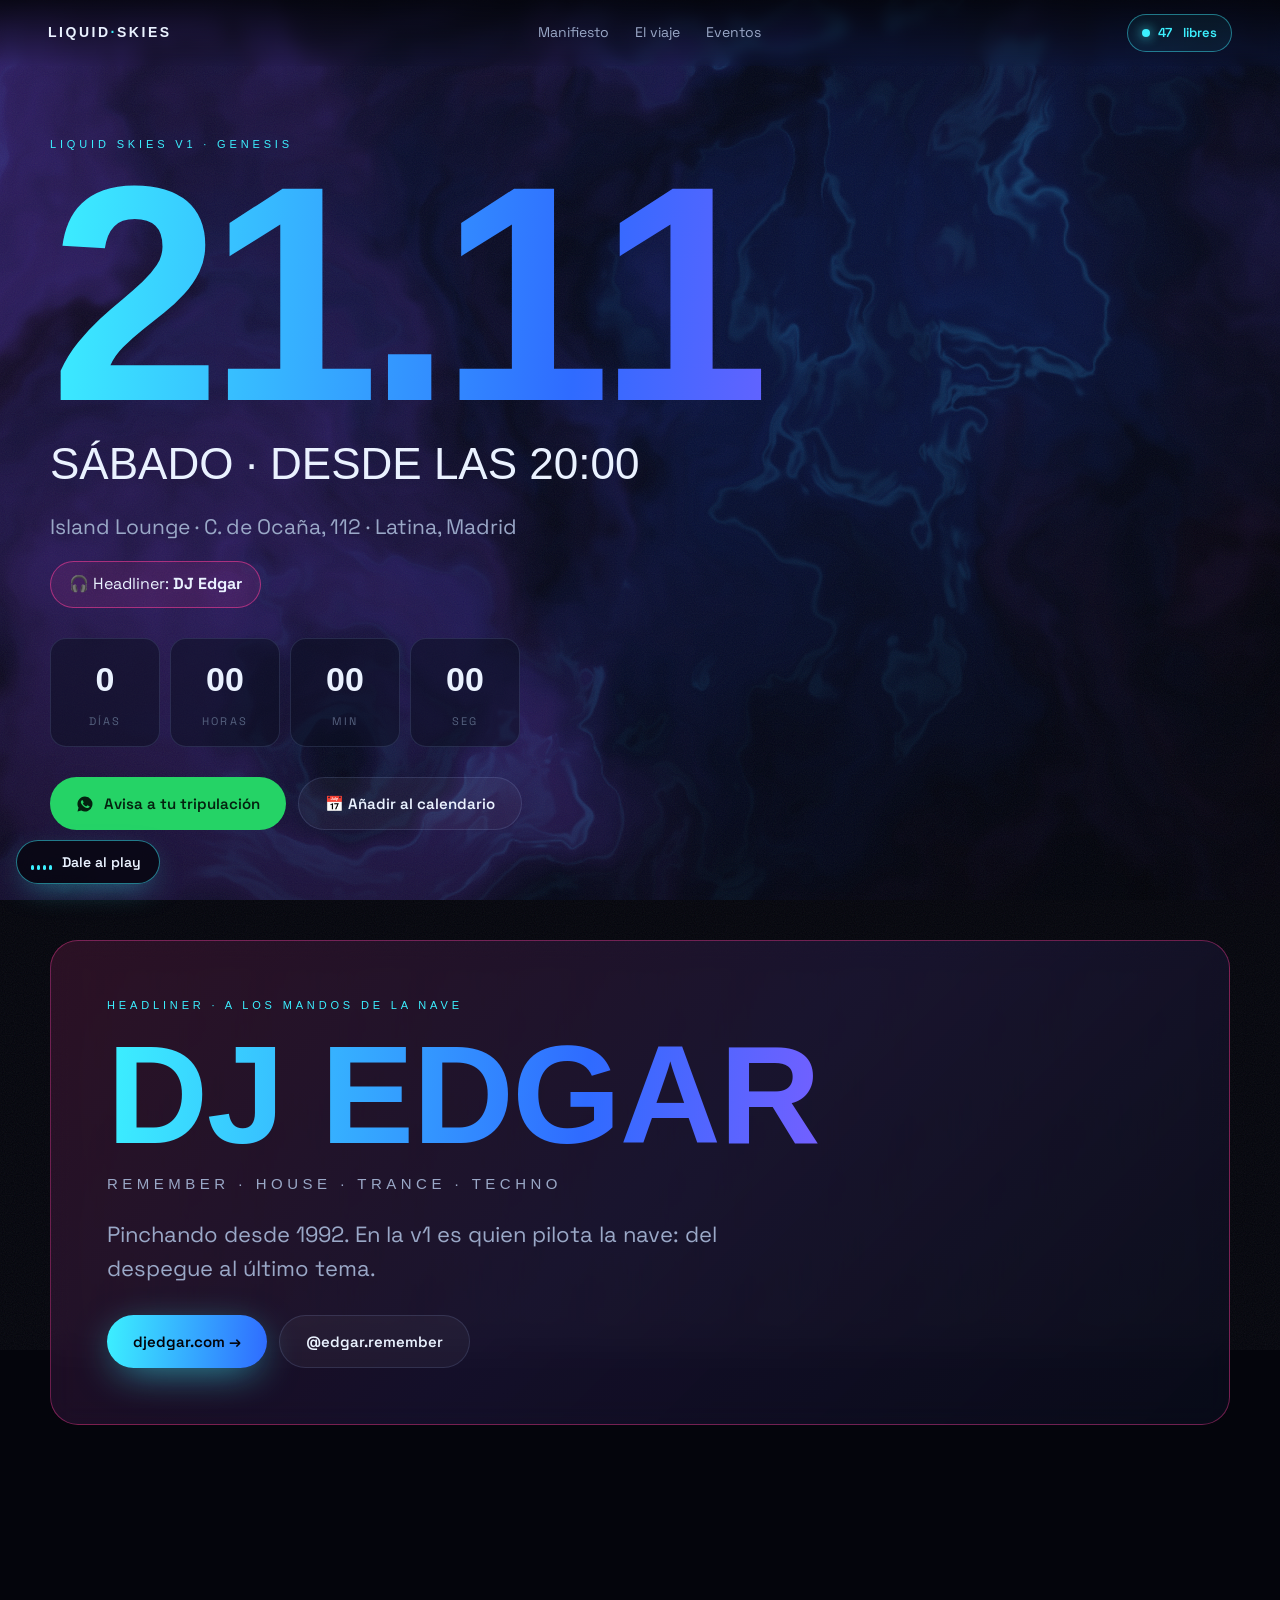
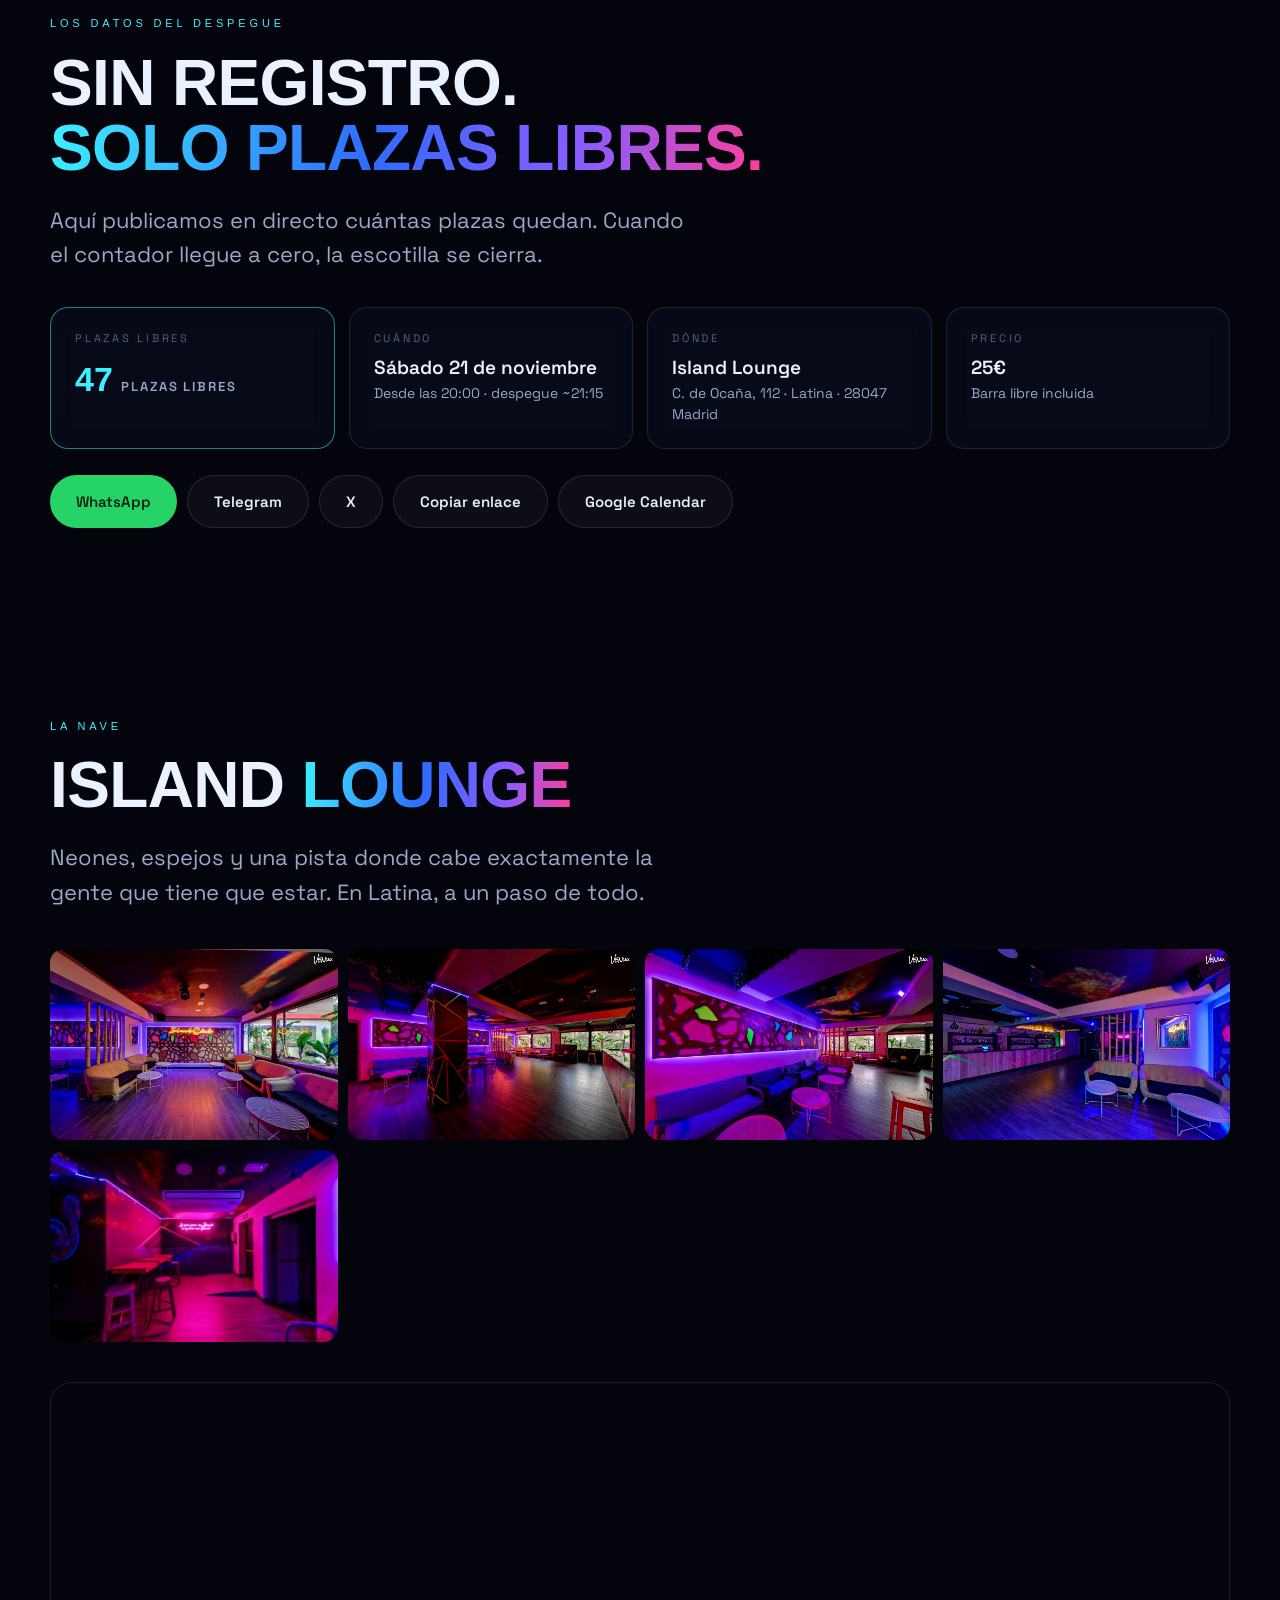
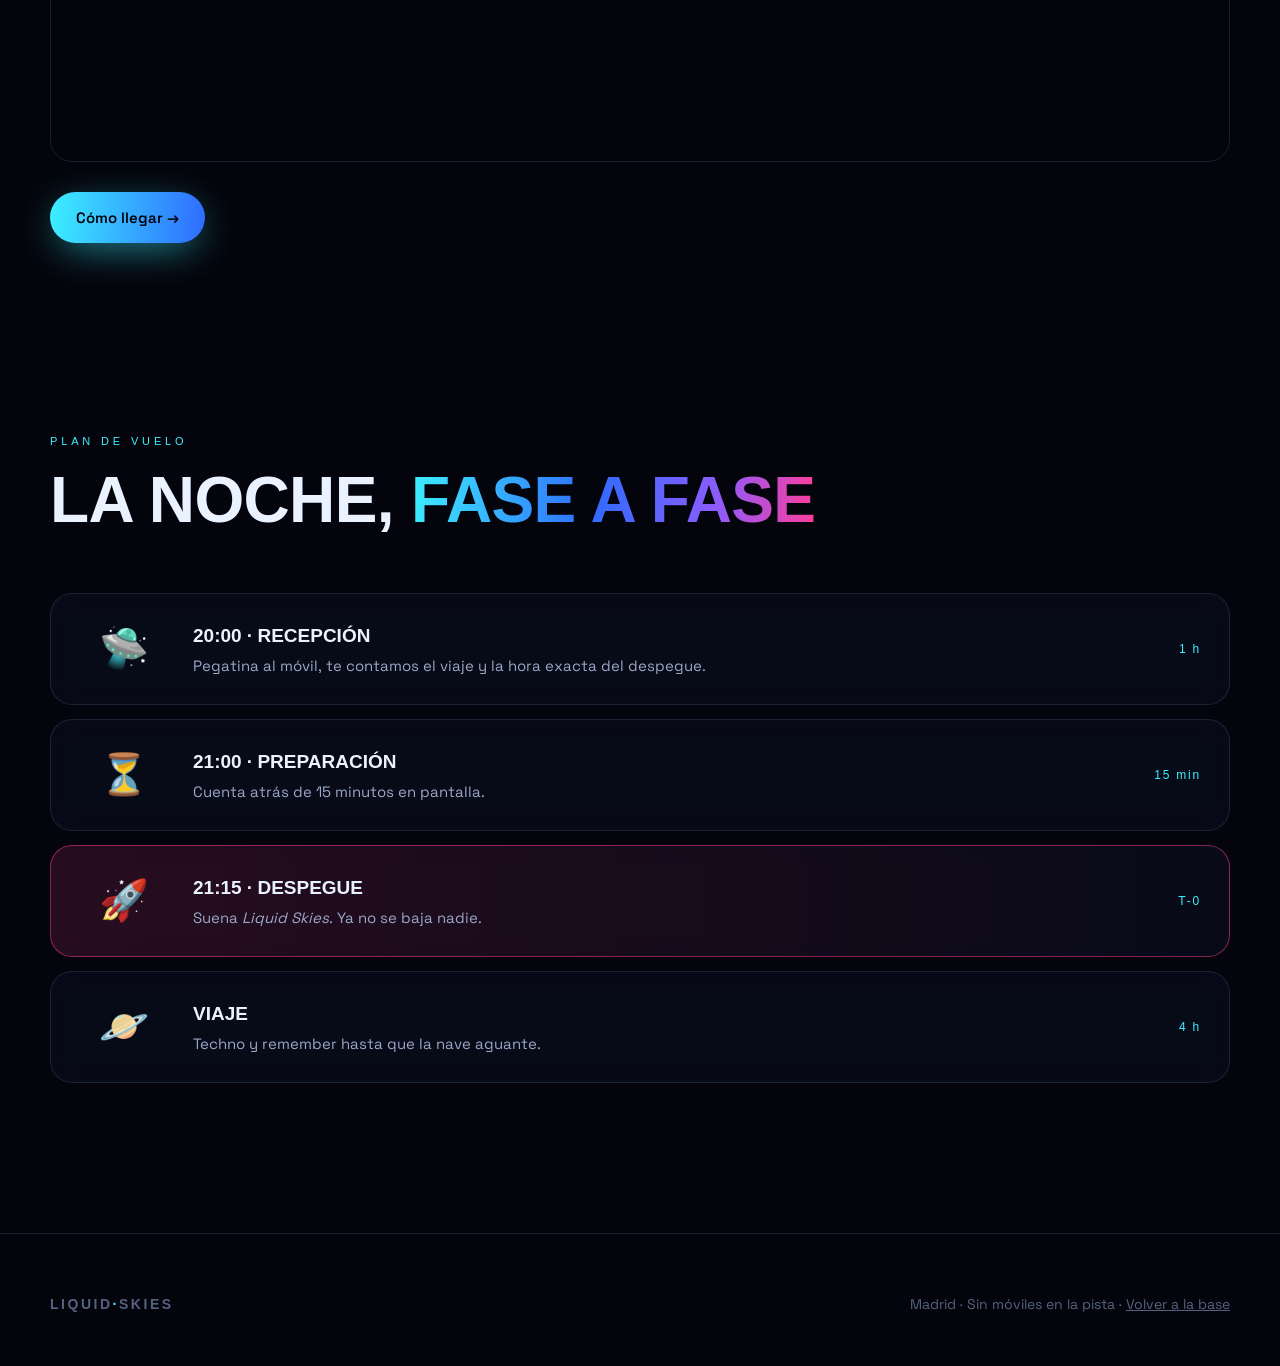
==== commit 3443909f: "v1: precio 25€ (web, calendario, imagen de compartir) Co-Authored-By: Claude Opus 5.5 <noreply@anthr" ====
--- a/eventos/v1/index.html
+++ b/eventos/v1/index.html
@@ -4,7 +4,7 @@
 <meta charset="utf-8">
 <meta name="viewport" content="width=device-width, initial-scale=1, viewport-fit=cover">
 <title>Liquid Skies v1 · Sáb 21 Nov · Island Lounge, Madrid</title>
-<meta name="description" content="Techno & remember con DJ Edgar. Sábado 21 de noviembre desde las 20:00 en Island Lounge (C. de Ocaña 112, Latina, Madrid). Barra libre 20€. Plazas limitadas.">
+<meta name="description" content="Techno & remember con DJ Edgar. Sábado 21 de noviembre desde las 20:00 en Island Lounge (C. de Ocaña 112, Latina, Madrid). Barra libre 25€. Plazas limitadas.">
 <link rel="canonical" href="https://liquid-skies.netlify.app/eventos/v1/">
 <meta name="theme-color" content="#04050c">
 <meta property="og:type" content="website">
@@ -12,12 +12,12 @@
 <meta property="og:locale" content="es_ES">
 <meta property="og:url" content="https://liquid-skies.netlify.app/eventos/v1/">
 <meta property="og:title" content="Liquid Skies v1 · Sáb 21 Nov · Madrid">
-<meta property="og:description" content="Headliner: DJ Edgar. Techno & remember. Island Lounge (Latina) desde las 20:00. Barra libre 20€. Plazas limitadas.">
-<meta property="og:image" content="https://liquid-skies.netlify.app/img/og-v1-dj.jpg">
+<meta property="og:description" content="Headliner: DJ Edgar. Techno & remember. Island Lounge (Latina) desde las 20:00. Barra libre 25€. Plazas limitadas.">
+<meta property="og:image" content="https://liquid-skies.netlify.app/img/og-v1-25.jpg">
 <meta property="og:image:width" content="1200">
 <meta property="og:image:height" content="630">
 <meta name="twitter:card" content="summary_large_image">
-<meta name="twitter:image" content="https://liquid-skies.netlify.app/img/og-v1-dj.jpg">
+<meta name="twitter:image" content="https://liquid-skies.netlify.app/img/og-v1-25.jpg">
 <link rel="icon" href="/img/favicon.svg" type="image/svg+xml">
 <link rel="apple-touch-icon" href="/img/apple-touch-icon.png">
 <link rel="preconnect" href="https://fonts.googleapis.com">
@@ -25,10 +25,10 @@
 <link href="https://fonts.googleapis.com/css2?family=Space+Grotesk:wght@400;500;600;700&family=Syncopate:wght@400;700&display=swap" rel="stylesheet">
 <link rel="stylesheet" href="/css/style.css">
 <script type="application/ld+json">
-{"@context":"https://schema.org","@type":"MusicEvent","name":"Liquid Skies v1","startDate":"2026-11-21T20:00:00+01:00","endDate":"2026-11-22T02:00:00+01:00","eventStatus":"https://schema.org/EventScheduled","eventAttendanceMode":"https://schema.org/OfflineEventAttendanceMode","location":{"@type":"Place","name":"Island Lounge","address":"C. de Ocaña, 112, Latina, 28047 Madrid"},"image":"https://liquid-skies.netlify.app/img/og-v1-dj.jpg","performer":{"@type":"Person","name":"DJ Edgar","url":"https://djedgar.com","sameAs":["https://instagram.com/edgar.remember"]},"offers":{"@type":"Offer","price":"20","priceCurrency":"EUR"}}
+{"@context":"https://schema.org","@type":"MusicEvent","name":"Liquid Skies v1","startDate":"2026-11-21T20:00:00+01:00","endDate":"2026-11-22T02:00:00+01:00","eventStatus":"https://schema.org/EventScheduled","eventAttendanceMode":"https://schema.org/OfflineEventAttendanceMode","location":{"@type":"Place","name":"Island Lounge","address":"C. de Ocaña, 112, Latina, 28047 Madrid"},"image":"https://liquid-skies.netlify.app/img/og-v1-25.jpg","performer":{"@type":"Person","name":"DJ Edgar","url":"https://djedgar.com","sameAs":["https://instagram.com/edgar.remember"]},"offers":{"@type":"Offer","price":"25","priceCurrency":"EUR"}}
 </script>
 </head>
-<body data-event="v1" data-share="🌌 Liquid Skies v1 · Techno & Remember&#10;🎧 Headliner: DJ Edgar (@edgar.remember)&#10;📅 Sábado 21 de noviembre · desde las 20:00&#10;📍 Island Lounge · C. de Ocaña 112 (Latina)&#10;🍸 Barra libre 20€ · plazas limitadas&#10;¿Te subes a la nave?">
+<body data-event="v1" data-share="🌌 Liquid Skies v1 · Techno & Remember&#10;🎧 Headliner: DJ Edgar (@edgar.remember)&#10;📅 Sábado 21 de noviembre · desde las 20:00&#10;📍 Island Lounge · C. de Ocaña 112 (Latina)&#10;🍸 Barra libre 25€ · plazas limitadas&#10;¿Te subes a la nave?">
 <canvas id="sky" aria-hidden="true"></canvas>
 <div class="grain" aria-hidden="true"></div>
 
@@ -81,7 +81,7 @@
       <div class="fact hot rv"><div class="k">Plazas libres</div><div class="val" data-seats>—</div></div>
       <div class="fact rv"><div class="k">Cuándo</div><div class="val">Sábado 21 de noviembre<small>Desde las 20:00 · despegue ~21:15</small></div></div>
       <div class="fact rv"><div class="k">Dónde</div><div class="val">Island Lounge<small>C. de Ocaña, 112 · Latina · 28047 Madrid</small></div></div>
-      <div class="fact rv"><div class="k">Precio</div><div class="val">20€<small>Barra libre incluida</small></div></div>
+      <div class="fact rv"><div class="k">Precio</div><div class="val">25€<small>Barra libre incluida</small></div></div>
     </div>
     <div class="share">
       <a class="btn wa" data-wa target="_blank" rel="noopener">WhatsApp</a>
@@ -89,7 +89,7 @@
       <a class="btn" data-x target="_blank" rel="noopener">X</a>
       <button class="btn" data-native>Compartir…</button>
       <button class="btn" data-copy>Copiar enlace</button>
-      <a class="btn" target="_blank" rel="noopener" href="https://calendar.google.com/calendar/render?action=TEMPLATE&text=Liquid+Skies+v1&dates=20261121T190000Z/20261122T010000Z&location=Island+Lounge,+C.+de+Oca%C3%B1a+112,+28047+Madrid&details=Techno+%26+Remember.+Barra+libre+20%E2%82%AC.+https://liquid-skies.netlify.app/eventos/v1/">Google Calendar</a>
+      <a class="btn" target="_blank" rel="noopener" href="https://calendar.google.com/calendar/render?action=TEMPLATE&text=Liquid+Skies+v1&dates=20261121T190000Z/20261122T010000Z&location=Island+Lounge,+C.+de+Oca%C3%B1a+112,+28047+Madrid&details=Techno+%26+Remember.+Barra+libre+25%E2%82%AC.+https://liquid-skies.netlify.app/eventos/v1/">Google Calendar</a>
     </div>
   </div>
 </section>
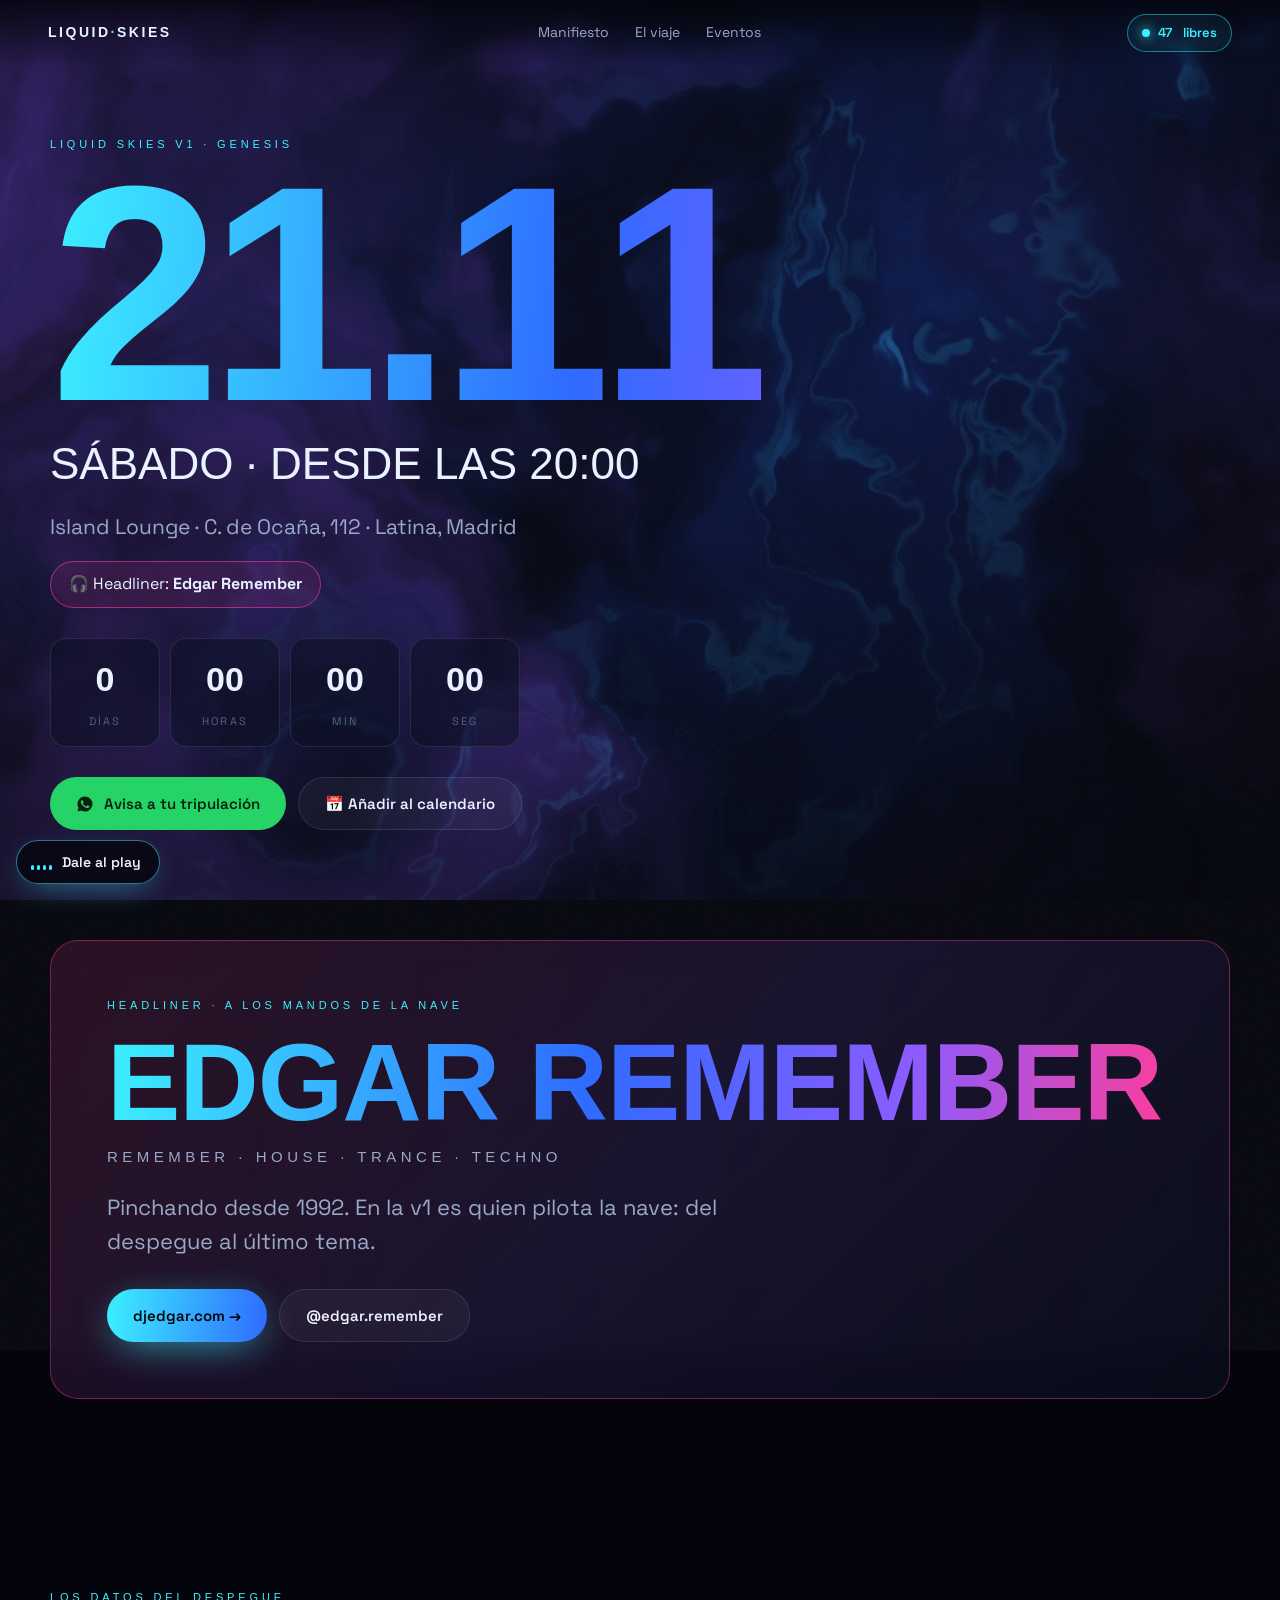
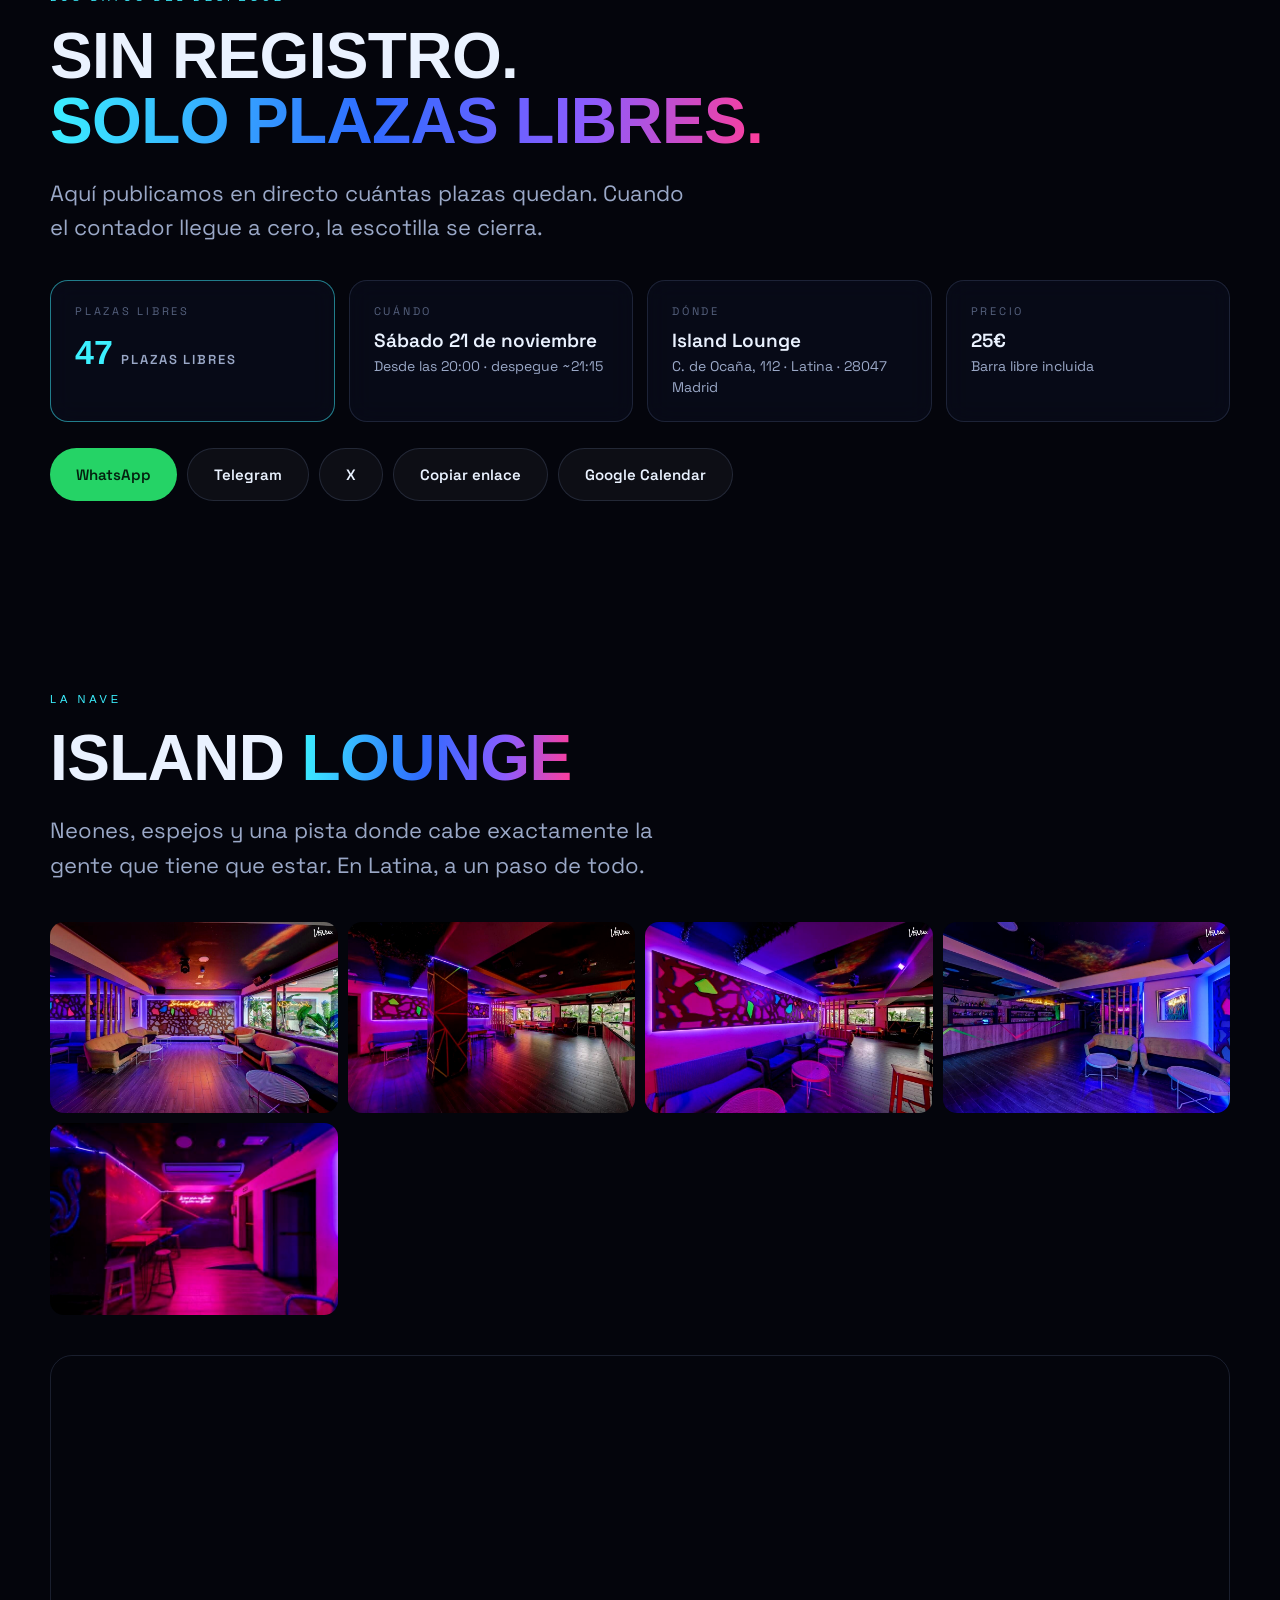
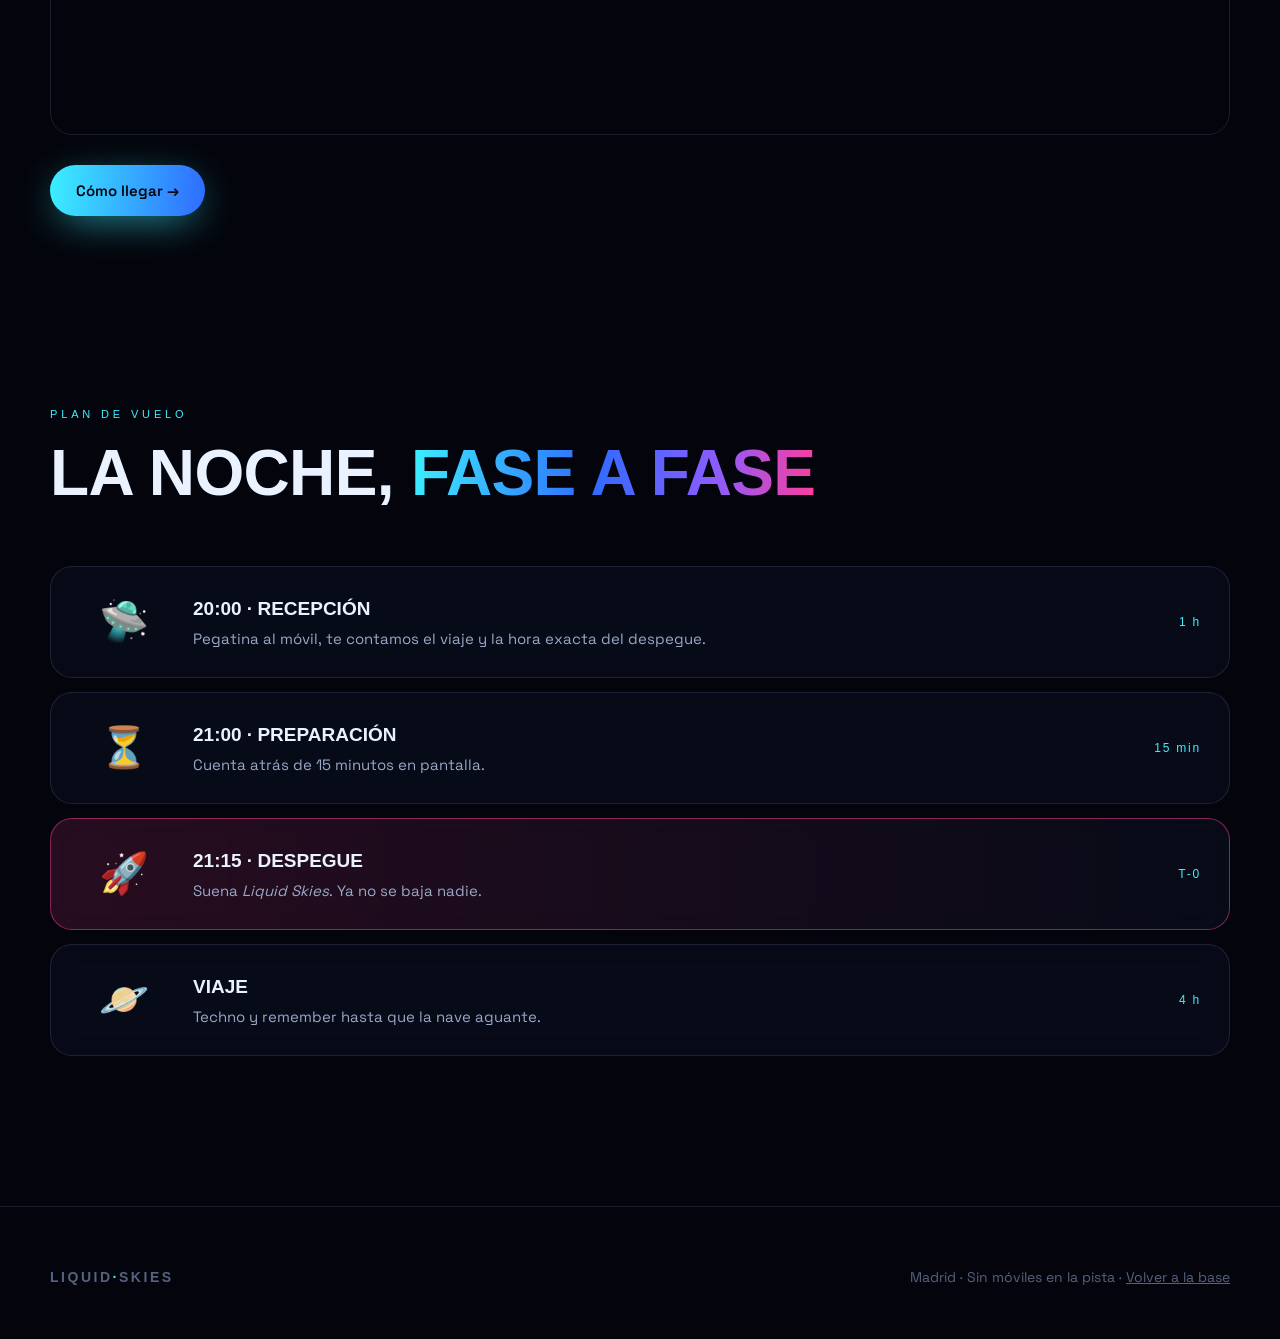
==== commit 0088df9c: "Headliner: Edgar Remember; regla 01: musicón y buen rollo Co-Authored-By: Claude Opus 5.5 <noreply@a" ====
--- a/eventos/v1/index.html
+++ b/eventos/v1/index.html
@@ -4,7 +4,7 @@
 <meta charset="utf-8">
 <meta name="viewport" content="width=device-width, initial-scale=1, viewport-fit=cover">
 <title>Liquid Skies v1 · Sáb 21 Nov · Island Lounge, Madrid</title>
-<meta name="description" content="Techno & remember con DJ Edgar. Sábado 21 de noviembre desde las 20:00 en Island Lounge (C. de Ocaña 112, Latina, Madrid). Barra libre 25€. Plazas limitadas.">
+<meta name="description" content="Techno & remember con Edgar Remember. Sábado 21 de noviembre desde las 20:00 en Island Lounge (C. de Ocaña 112, Latina, Madrid). Barra libre 25€. Plazas limitadas.">
 <link rel="canonical" href="https://liquid-skies.netlify.app/eventos/v1/">
 <meta name="theme-color" content="#04050c">
 <meta property="og:type" content="website">
@@ -12,12 +12,12 @@
 <meta property="og:locale" content="es_ES">
 <meta property="og:url" content="https://liquid-skies.netlify.app/eventos/v1/">
 <meta property="og:title" content="Liquid Skies v1 · Sáb 21 Nov · Madrid">
-<meta property="og:description" content="Headliner: DJ Edgar. Techno & remember. Island Lounge (Latina) desde las 20:00. Barra libre 25€. Plazas limitadas.">
-<meta property="og:image" content="https://liquid-skies.netlify.app/img/og-v1-25.jpg">
+<meta property="og:description" content="Headliner: Edgar Remember. Techno & remember. Island Lounge (Latina) desde las 20:00. Barra libre 25€. Plazas limitadas.">
+<meta property="og:image" content="https://liquid-skies.netlify.app/img/og-v1-er.jpg">
 <meta property="og:image:width" content="1200">
 <meta property="og:image:height" content="630">
 <meta name="twitter:card" content="summary_large_image">
-<meta name="twitter:image" content="https://liquid-skies.netlify.app/img/og-v1-25.jpg">
+<meta name="twitter:image" content="https://liquid-skies.netlify.app/img/og-v1-er.jpg">
 <link rel="icon" href="/img/favicon.svg" type="image/svg+xml">
 <link rel="apple-touch-icon" href="/img/apple-touch-icon.png">
 <link rel="preconnect" href="https://fonts.googleapis.com">
@@ -25,10 +25,10 @@
 <link href="https://fonts.googleapis.com/css2?family=Space+Grotesk:wght@400;500;600;700&family=Syncopate:wght@400;700&display=swap" rel="stylesheet">
 <link rel="stylesheet" href="/css/style.css">
 <script type="application/ld+json">
-{"@context":"https://schema.org","@type":"MusicEvent","name":"Liquid Skies v1","startDate":"2026-11-21T20:00:00+01:00","endDate":"2026-11-22T02:00:00+01:00","eventStatus":"https://schema.org/EventScheduled","eventAttendanceMode":"https://schema.org/OfflineEventAttendanceMode","location":{"@type":"Place","name":"Island Lounge","address":"C. de Ocaña, 112, Latina, 28047 Madrid"},"image":"https://liquid-skies.netlify.app/img/og-v1-25.jpg","performer":{"@type":"Person","name":"DJ Edgar","url":"https://djedgar.com","sameAs":["https://instagram.com/edgar.remember"]},"offers":{"@type":"Offer","price":"25","priceCurrency":"EUR"}}
+{"@context":"https://schema.org","@type":"MusicEvent","name":"Liquid Skies v1","startDate":"2026-11-21T20:00:00+01:00","endDate":"2026-11-22T02:00:00+01:00","eventStatus":"https://schema.org/EventScheduled","eventAttendanceMode":"https://schema.org/OfflineEventAttendanceMode","location":{"@type":"Place","name":"Island Lounge","address":"C. de Ocaña, 112, Latina, 28047 Madrid"},"image":"https://liquid-skies.netlify.app/img/og-v1-er.jpg","performer":{"@type":"Person","name":"Edgar Remember","url":"https://djedgar.com","sameAs":["https://instagram.com/edgar.remember"]},"offers":{"@type":"Offer","price":"25","priceCurrency":"EUR"}}
 </script>
 </head>
-<body data-event="v1" data-share="🌌 Liquid Skies v1 · Techno & Remember&#10;🎧 Headliner: DJ Edgar (@edgar.remember)&#10;📅 Sábado 21 de noviembre · desde las 20:00&#10;📍 Island Lounge · C. de Ocaña 112 (Latina)&#10;🍸 Barra libre 25€ · plazas limitadas&#10;¿Te subes a la nave?">
+<body data-event="v1" data-share="🌌 Liquid Skies v1 · Techno & Remember&#10;🎧 Headliner: Edgar Remember (@edgar.remember)&#10;📅 Sábado 21 de noviembre · desde las 20:00&#10;📍 Island Lounge · C. de Ocaña 112 (Latina)&#10;🍸 Barra libre 25€ · plazas limitadas&#10;¿Te subes a la nave?">
 <canvas id="sky" aria-hidden="true"></canvas>
 <div class="grain" aria-hidden="true"></div>
 
@@ -48,7 +48,7 @@
     <div class="big grad">21.11</div>
     <div class="v">Sábado · desde las 20:00</div>
     <p class="sub">Island Lounge · C. de Ocaña, 112 · Latina, Madrid</p>
-    <a class="headline-dj" href="#headliner">🎧 Headliner: <b>DJ Edgar</b></a>
+    <a class="headline-dj" href="#headliner">🎧 Headliner: <b>Edgar Remember</b></a>
     <div class="count" id="count"></div>
     <div class="btns" style="justify-content:flex-start">
       <a class="btn wa" data-wa target="_blank" rel="noopener"><svg viewBox="0 0 24 24" fill="currentColor"><path d="M12 2a10 10 0 0 0-8.6 15.1L2 22l5-1.3A10 10 0 1 0 12 2Zm5.4 14.2c-.2.6-1.3 1.2-1.8 1.2-.5.1-1 .1-3.3-.8-2.8-1.1-4.5-4-4.7-4.2-.1-.2-1.1-1.5-1.1-2.8s.7-2 1-2.3c.2-.3.5-.3.7-.3h.5c.2 0 .4 0 .6.5l.8 2c.1.2.1.3 0 .5l-.3.5-.4.4c-.1.1-.3.3-.1.6.2.3.8 1.3 1.7 2.1 1.2 1 2.1 1.3 2.4 1.5.3.1.5.1.6-.1l.9-1c.2-.3.4-.2.6-.1l1.9.9c.3.1.5.2.5.3.1.2.1.7-.1 1.3Z"/></svg>Avisa a tu tripulación</a>
@@ -61,7 +61,7 @@
   <div class="wrap">
     <div class="dj rv">
       <p class="eyebrow">Headliner · A los mandos de la nave</p>
-      <h2 class="dj-name grad">DJ Edgar</h2>
+      <h2 class="dj-name grad">Edgar Remember</h2>
       <p class="dj-styles">Remember · House · Trance · Techno</p>
       <p class="lead">Pinchando desde 1992. En la v1 es quien pilota la nave: del despegue al último tema.</p>
       <div class="btns" style="justify-content:flex-start">
--- a/css/style.css
+++ b/css/style.css
@@ -253,5 +253,5 @@
 /* ---------- Headliner ---------- */
 .headline-dj { display: inline-block; margin-top: 18px; padding: 10px 18px; border-radius: 99px; border: 1px solid rgba(255,61,154,.55); background: rgba(255,61,154,.1); text-decoration: none; font-size: 16px; }
 .dj { padding: clamp(28px, 5vw, 56px); border-radius: 28px; border: 1px solid rgba(255,61,154,.4); background: linear-gradient(135deg, rgba(255,61,154,.14), rgba(139,92,255,.12) 50%, var(--glass)); backdrop-filter: blur(14px); }
-.dj-name { font-family: var(--display); font-size: clamp(54px, 11vw, 140px); line-height: .9; text-transform: uppercase; }
+.dj-name { font-family: var(--display); font-size: clamp(28px, 8.6vw, 130px); overflow-wrap: anywhere; line-height: .9; text-transform: uppercase; }
 .dj-styles { font-family: var(--display); font-size: clamp(12px, 1.6vw, 15px); letter-spacing: .3em; text-transform: uppercase; color: var(--ink-dim); margin-top: 14px; }
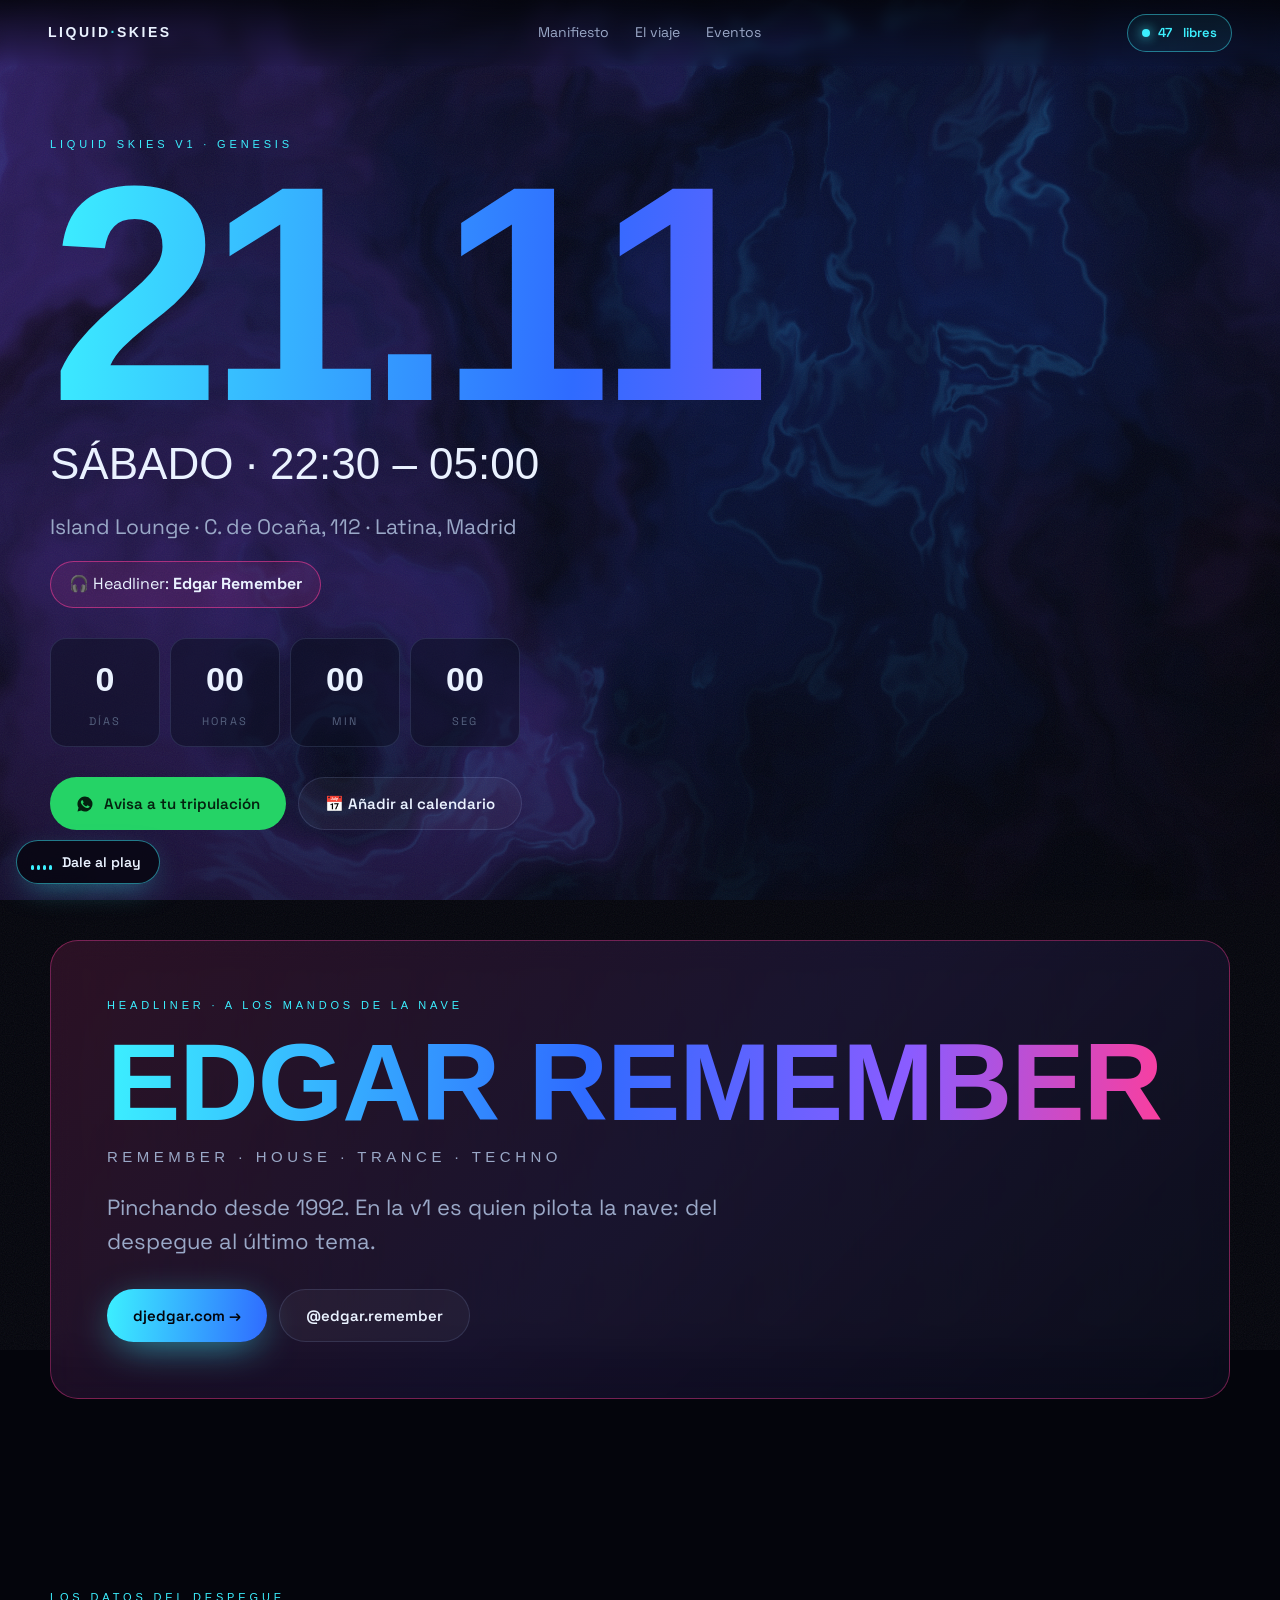
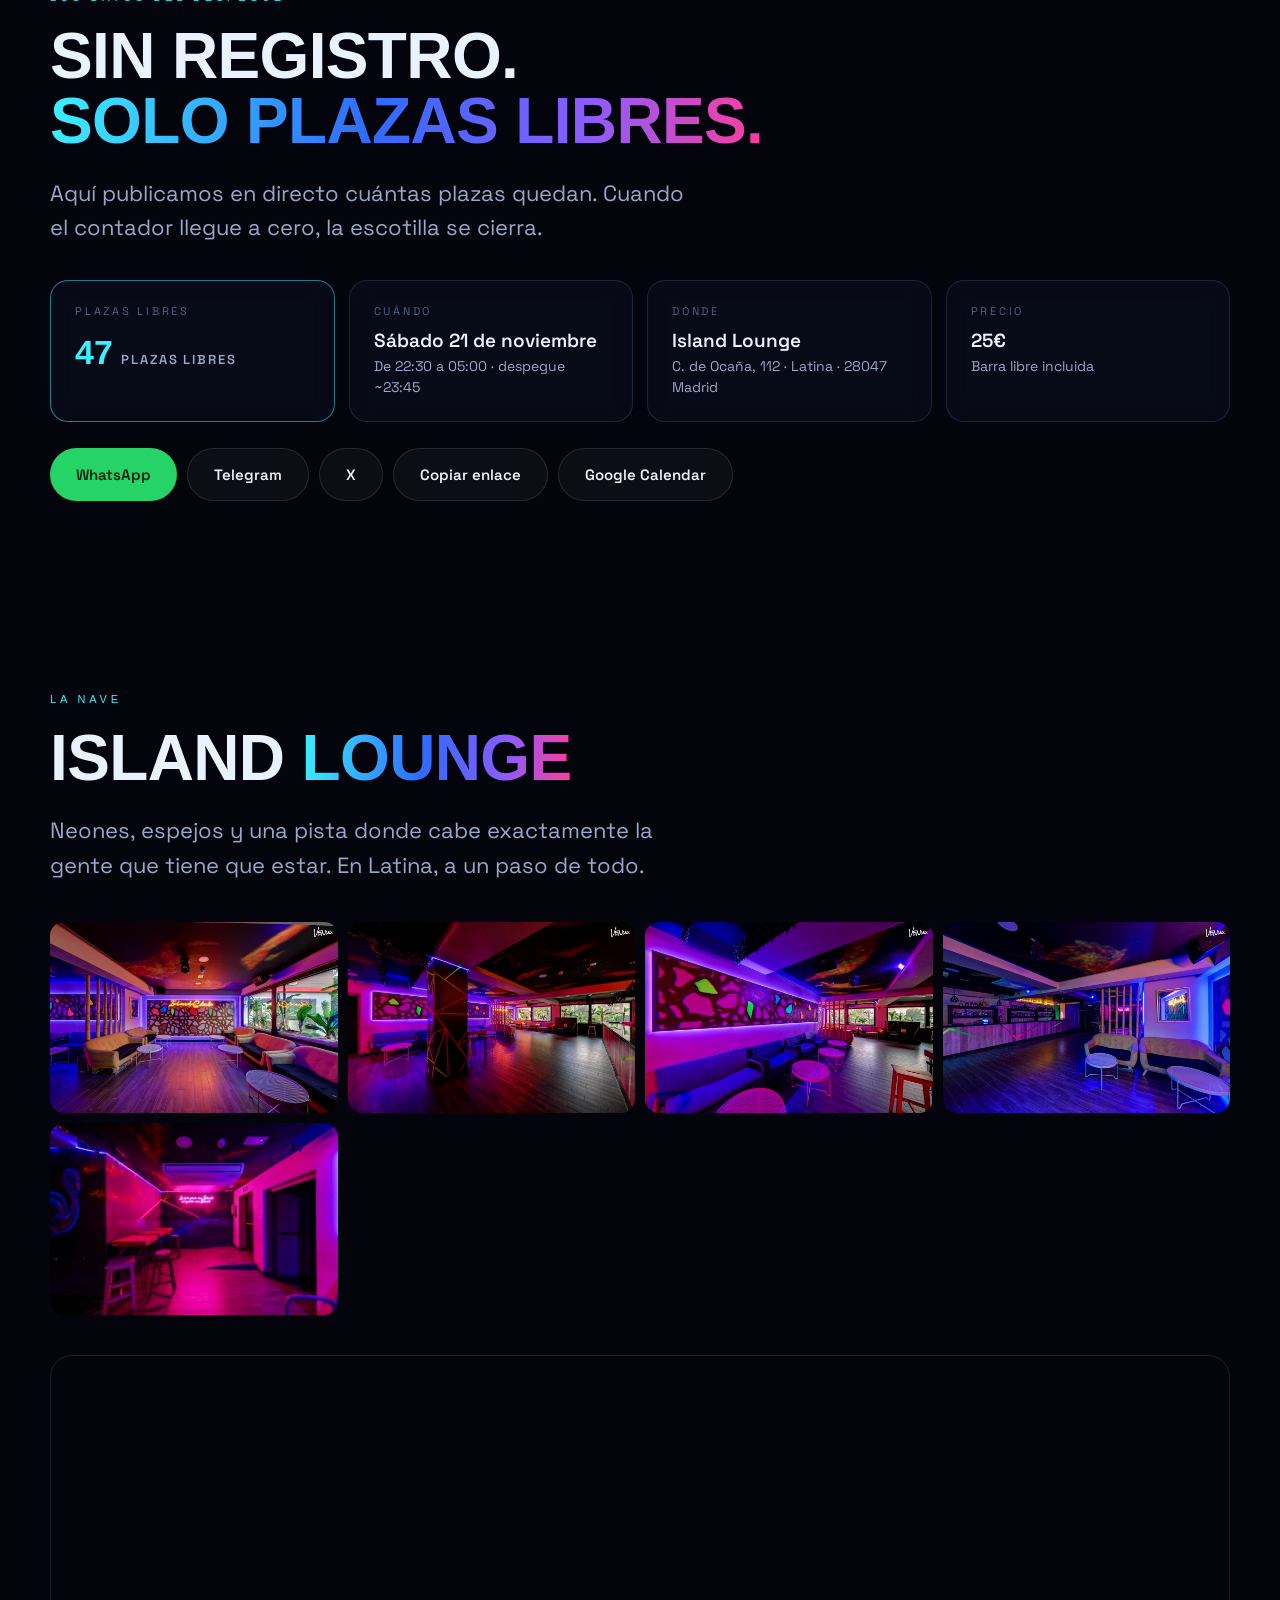
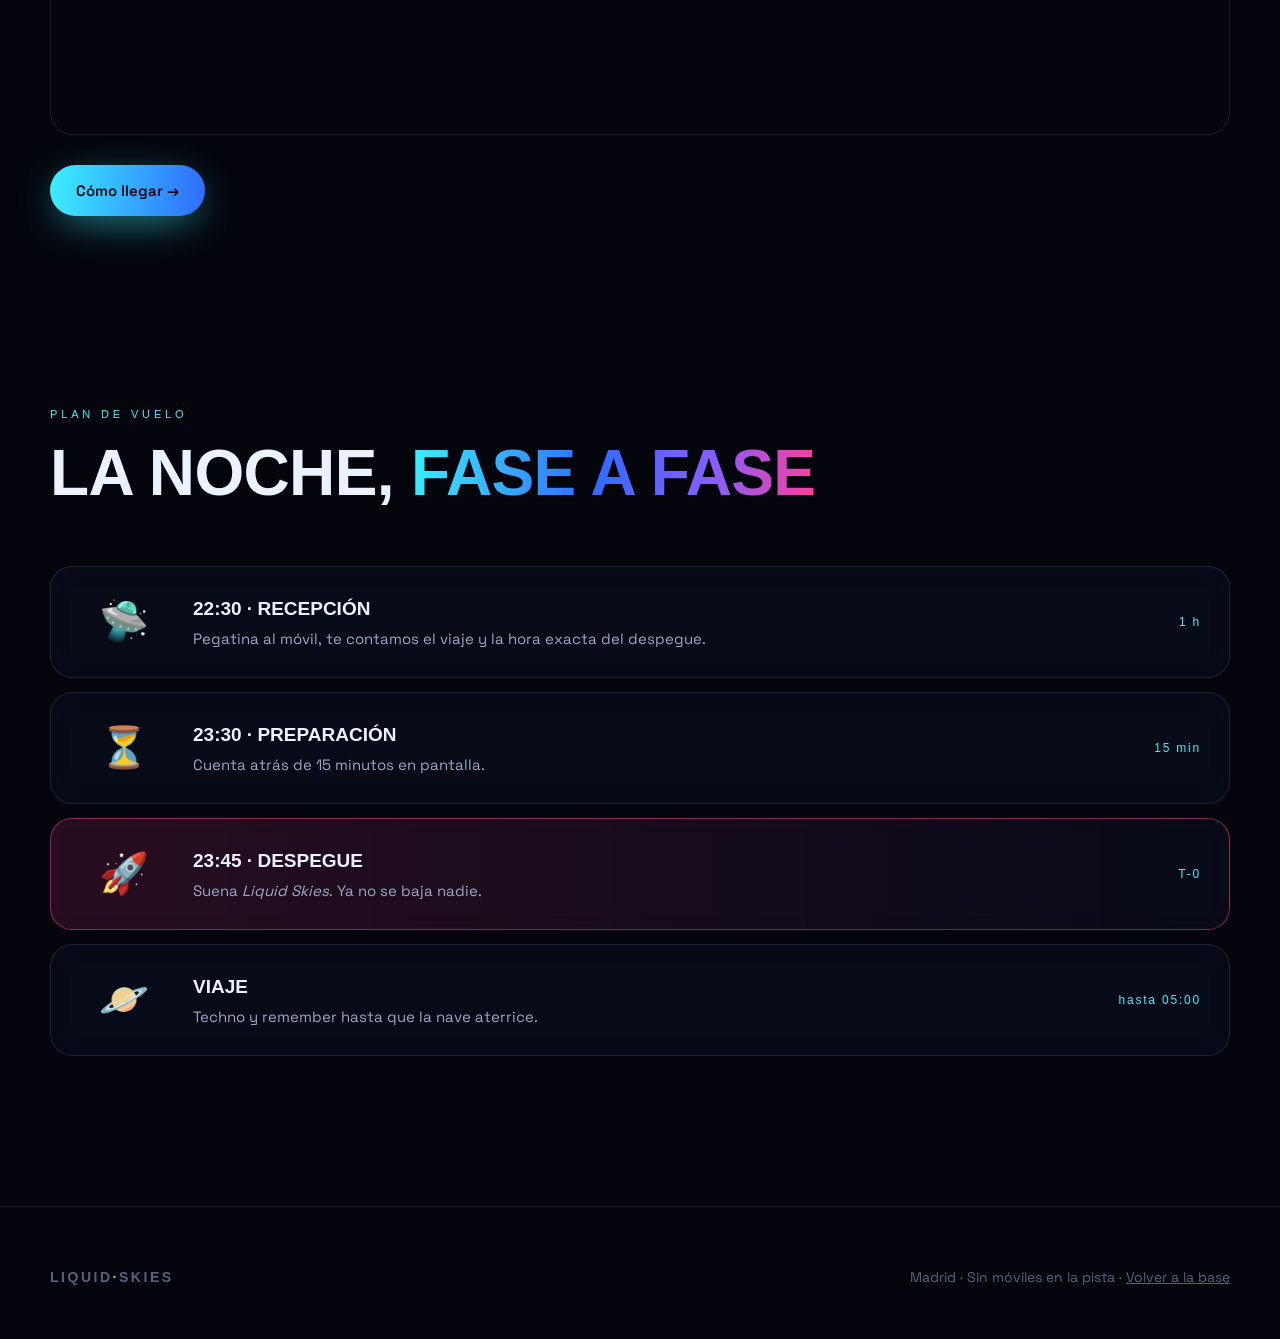
==== commit 8c893bfe: "v1: horario 22:30–05:00 (web, calendario, plan de vuelo, imagen de compartir) Co-Authored-By: Claude" ====
--- a/eventos/v1/index.html
+++ b/eventos/v1/index.html
@@ -4,7 +4,7 @@
 <meta charset="utf-8">
 <meta name="viewport" content="width=device-width, initial-scale=1, viewport-fit=cover">
 <title>Liquid Skies v1 · Sáb 21 Nov · Island Lounge, Madrid</title>
-<meta name="description" content="Techno & remember con Edgar Remember. Sábado 21 de noviembre desde las 20:00 en Island Lounge (C. de Ocaña 112, Latina, Madrid). Barra libre 25€. Plazas limitadas.">
+<meta name="description" content="Techno & remember con Edgar Remember. Sábado 21 de noviembre de 22:30 a 05:00 en Island Lounge (C. de Ocaña 112, Latina, Madrid). Barra libre 25€. Plazas limitadas.">
 <link rel="canonical" href="https://liquid-skies.netlify.app/eventos/v1/">
 <meta name="theme-color" content="#04050c">
 <meta property="og:type" content="website">
@@ -12,12 +12,12 @@
 <meta property="og:locale" content="es_ES">
 <meta property="og:url" content="https://liquid-skies.netlify.app/eventos/v1/">
 <meta property="og:title" content="Liquid Skies v1 · Sáb 21 Nov · Madrid">
-<meta property="og:description" content="Headliner: Edgar Remember. Techno & remember. Island Lounge (Latina) desde las 20:00. Barra libre 25€. Plazas limitadas.">
-<meta property="og:image" content="https://liquid-skies.netlify.app/img/og-v1-er.jpg">
+<meta property="og:description" content="Headliner: Edgar Remember. Techno & remember. Island Lounge (Latina) de 22:30 a 05:00. Barra libre 25€. Plazas limitadas.">
+<meta property="og:image" content="https://liquid-skies.netlify.app/img/og-v1-2230.jpg">
 <meta property="og:image:width" content="1200">
 <meta property="og:image:height" content="630">
 <meta name="twitter:card" content="summary_large_image">
-<meta name="twitter:image" content="https://liquid-skies.netlify.app/img/og-v1-er.jpg">
+<meta name="twitter:image" content="https://liquid-skies.netlify.app/img/og-v1-2230.jpg">
 <link rel="icon" href="/img/favicon.svg" type="image/svg+xml">
 <link rel="apple-touch-icon" href="/img/apple-touch-icon.png">
 <link rel="preconnect" href="https://fonts.googleapis.com">
@@ -25,10 +25,10 @@
 <link href="https://fonts.googleapis.com/css2?family=Space+Grotesk:wght@400;500;600;700&family=Syncopate:wght@400;700&display=swap" rel="stylesheet">
 <link rel="stylesheet" href="/css/style.css">
 <script type="application/ld+json">
-{"@context":"https://schema.org","@type":"MusicEvent","name":"Liquid Skies v1","startDate":"2026-11-21T20:00:00+01:00","endDate":"2026-11-22T02:00:00+01:00","eventStatus":"https://schema.org/EventScheduled","eventAttendanceMode":"https://schema.org/OfflineEventAttendanceMode","location":{"@type":"Place","name":"Island Lounge","address":"C. de Ocaña, 112, Latina, 28047 Madrid"},"image":"https://liquid-skies.netlify.app/img/og-v1-er.jpg","performer":{"@type":"Person","name":"Edgar Remember","url":"https://djedgar.com","sameAs":["https://instagram.com/edgar.remember"]},"offers":{"@type":"Offer","price":"25","priceCurrency":"EUR"}}
+{"@context":"https://schema.org","@type":"MusicEvent","name":"Liquid Skies v1","startDate":"2026-11-21T22:30:00+01:00","endDate":"2026-11-22T05:00:00+01:00","eventStatus":"https://schema.org/EventScheduled","eventAttendanceMode":"https://schema.org/OfflineEventAttendanceMode","location":{"@type":"Place","name":"Island Lounge","address":"C. de Ocaña, 112, Latina, 28047 Madrid"},"image":"https://liquid-skies.netlify.app/img/og-v1-2230.jpg","performer":{"@type":"Person","name":"Edgar Remember","url":"https://djedgar.com","sameAs":["https://instagram.com/edgar.remember"]},"offers":{"@type":"Offer","price":"25","priceCurrency":"EUR"}}
 </script>
 </head>
-<body data-event="v1" data-share="🌌 Liquid Skies v1 · Techno & Remember&#10;🎧 Headliner: Edgar Remember (@edgar.remember)&#10;📅 Sábado 21 de noviembre · desde las 20:00&#10;📍 Island Lounge · C. de Ocaña 112 (Latina)&#10;🍸 Barra libre 25€ · plazas limitadas&#10;¿Te subes a la nave?">
+<body data-event="v1" data-share="🌌 Liquid Skies v1 · Techno & Remember&#10;🎧 Headliner: Edgar Remember (@edgar.remember)&#10;📅 Sábado 21 de noviembre · de 22:30 a 05:00&#10;📍 Island Lounge · C. de Ocaña 112 (Latina)&#10;🍸 Barra libre 25€ · plazas limitadas&#10;¿Te subes a la nave?">
 <canvas id="sky" aria-hidden="true"></canvas>
 <div class="grain" aria-hidden="true"></div>
 
@@ -46,7 +46,7 @@
   <div class="wrap" style="width:100%">
     <p class="eyebrow">Liquid Skies v1 · Genesis</p>
     <div class="big grad">21.11</div>
-    <div class="v">Sábado · desde las 20:00</div>
+    <div class="v">Sábado · 22:30 – 05:00</div>
     <p class="sub">Island Lounge · C. de Ocaña, 112 · Latina, Madrid</p>
     <a class="headline-dj" href="#headliner">🎧 Headliner: <b>Edgar Remember</b></a>
     <div class="count" id="count"></div>
@@ -79,7 +79,7 @@
     <p class="lead rv">Aquí publicamos en directo cuántas plazas quedan. Cuando el contador llegue a cero, la escotilla se cierra.</p>
     <div class="facts">
       <div class="fact hot rv"><div class="k">Plazas libres</div><div class="val" data-seats>—</div></div>
-      <div class="fact rv"><div class="k">Cuándo</div><div class="val">Sábado 21 de noviembre<small>Desde las 20:00 · despegue ~21:15</small></div></div>
+      <div class="fact rv"><div class="k">Cuándo</div><div class="val">Sábado 21 de noviembre<small>De 22:30 a 05:00 · despegue ~23:45</small></div></div>
       <div class="fact rv"><div class="k">Dónde</div><div class="val">Island Lounge<small>C. de Ocaña, 112 · Latina · 28047 Madrid</small></div></div>
       <div class="fact rv"><div class="k">Precio</div><div class="val">25€<small>Barra libre incluida</small></div></div>
     </div>
@@ -89,7 +89,7 @@
       <a class="btn" data-x target="_blank" rel="noopener">X</a>
       <button class="btn" data-native>Compartir…</button>
       <button class="btn" data-copy>Copiar enlace</button>
-      <a class="btn" target="_blank" rel="noopener" href="https://calendar.google.com/calendar/render?action=TEMPLATE&text=Liquid+Skies+v1&dates=20261121T190000Z/20261122T010000Z&location=Island+Lounge,+C.+de+Oca%C3%B1a+112,+28047+Madrid&details=Techno+%26+Remember.+Barra+libre+25%E2%82%AC.+https://liquid-skies.netlify.app/eventos/v1/">Google Calendar</a>
+      <a class="btn" target="_blank" rel="noopener" href="https://calendar.google.com/calendar/render?action=TEMPLATE&text=Liquid+Skies+v1&dates=20261121T213000Z/20261122T040000Z&location=Island+Lounge,+C.+de+Oca%C3%B1a+112,+28047+Madrid&details=Techno+%26+Remember.+Barra+libre+25%E2%82%AC.+https://liquid-skies.netlify.app/eventos/v1/">Google Calendar</a>
     </div>
   </div>
 </section>
@@ -120,10 +120,10 @@
     <p class="eyebrow rv">Plan de vuelo</p>
     <h2 class="rv">La noche, <span class="grad">fase a fase</span></h2>
     <div class="trip">
-      <div class="stage rv"><div class="ic">🛸</div><div><h3>20:00 · Recepción</h3><p>Pegatina al móvil, te contamos el viaje y la hora exacta del despegue.</p></div><span class="t">1 h</span></div>
-      <div class="stage rv"><div class="ic">⏳</div><div><h3>21:00 · Preparación</h3><p>Cuenta atrás de 15 minutos en pantalla.</p></div><span class="t">15 min</span></div>
-      <div class="stage boom rv"><div class="ic">🚀</div><div><h3>21:15 · Despegue</h3><p>Suena <em>Liquid Skies</em>. Ya no se baja nadie.</p></div><span class="t">T-0</span></div>
-      <div class="stage rv"><div class="ic">🪐</div><div><h3>Viaje</h3><p>Techno y remember hasta que la nave aguante.</p></div><span class="t">4 h</span></div>
+      <div class="stage rv"><div class="ic">🛸</div><div><h3>22:30 · Recepción</h3><p>Pegatina al móvil, te contamos el viaje y la hora exacta del despegue.</p></div><span class="t">1 h</span></div>
+      <div class="stage rv"><div class="ic">⏳</div><div><h3>23:30 · Preparación</h3><p>Cuenta atrás de 15 minutos en pantalla.</p></div><span class="t">15 min</span></div>
+      <div class="stage boom rv"><div class="ic">🚀</div><div><h3>23:45 · Despegue</h3><p>Suena <em>Liquid Skies</em>. Ya no se baja nadie.</p></div><span class="t">T-0</span></div>
+      <div class="stage rv"><div class="ic">🪐</div><div><h3>Viaje</h3><p>Techno y remember hasta que la nave aterrice.</p></div><span class="t">hasta 05:00</span></div>
     </div>
   </div>
 </section>
